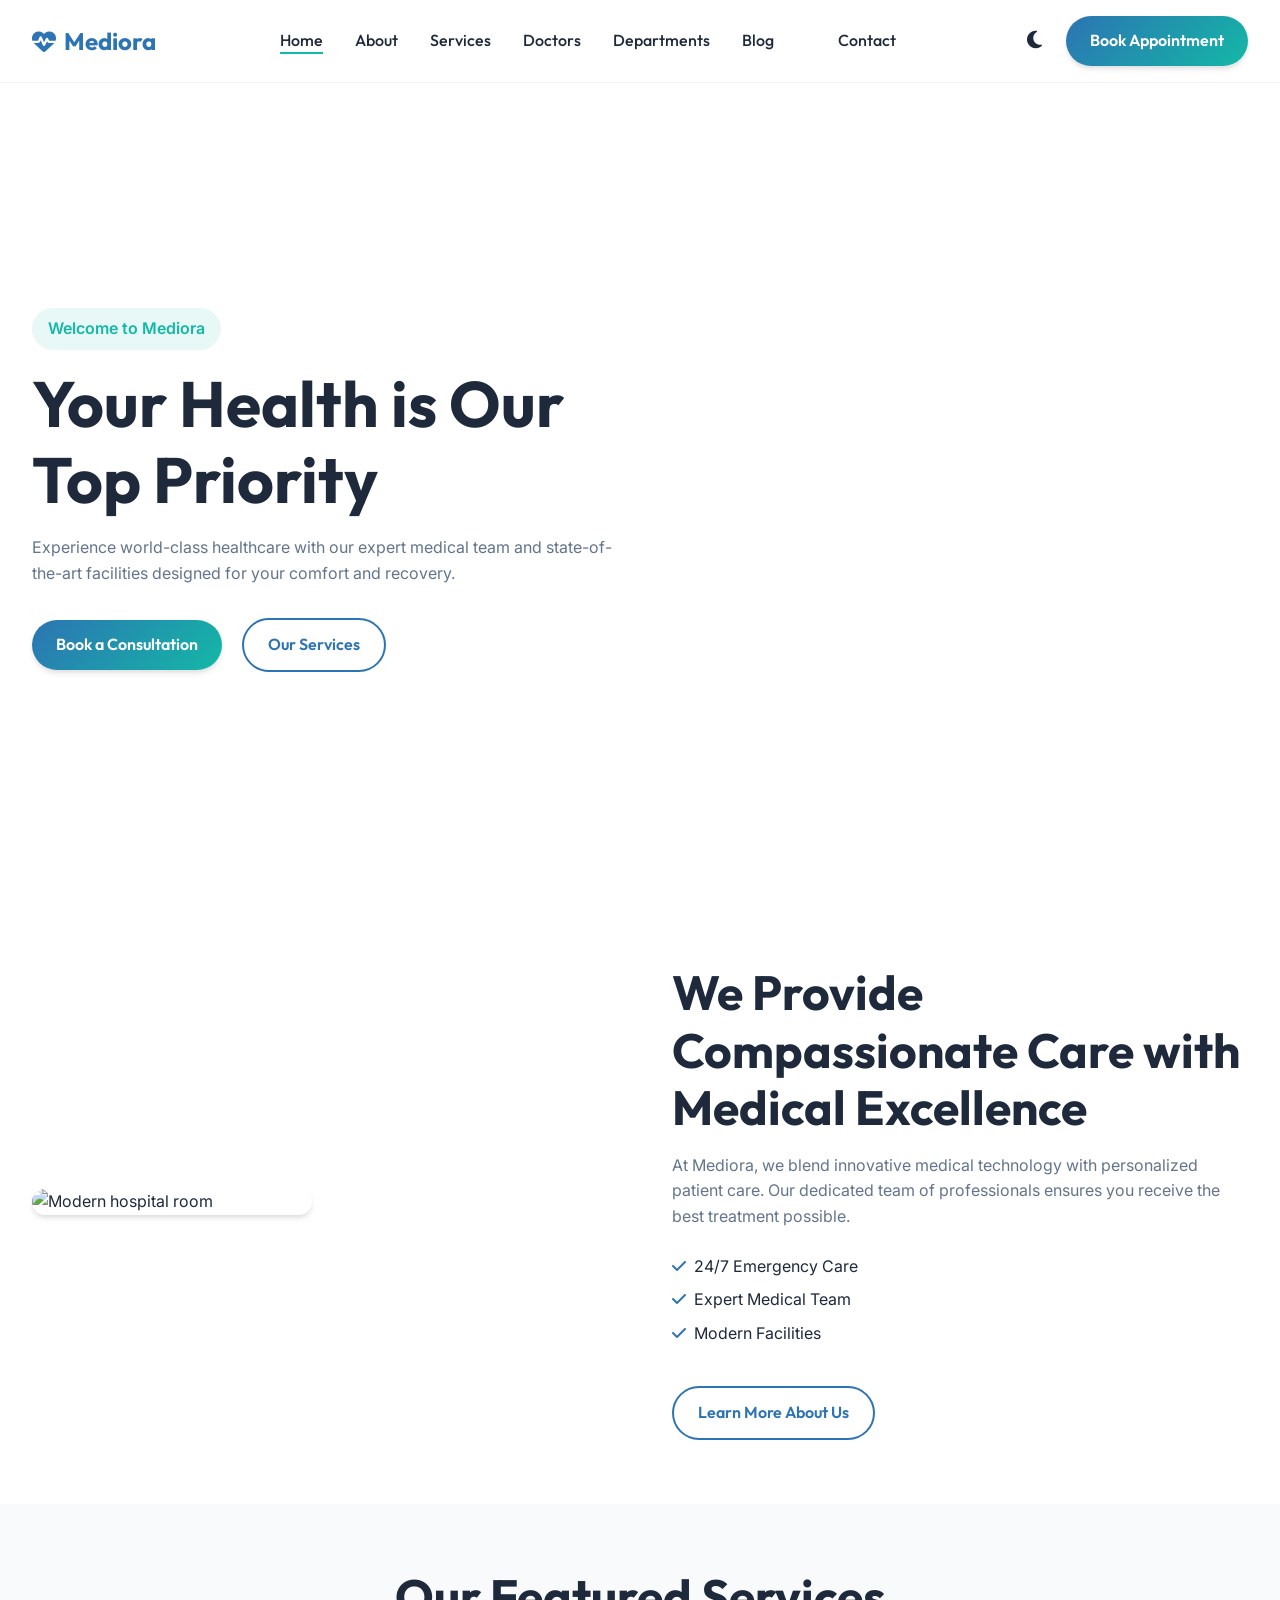
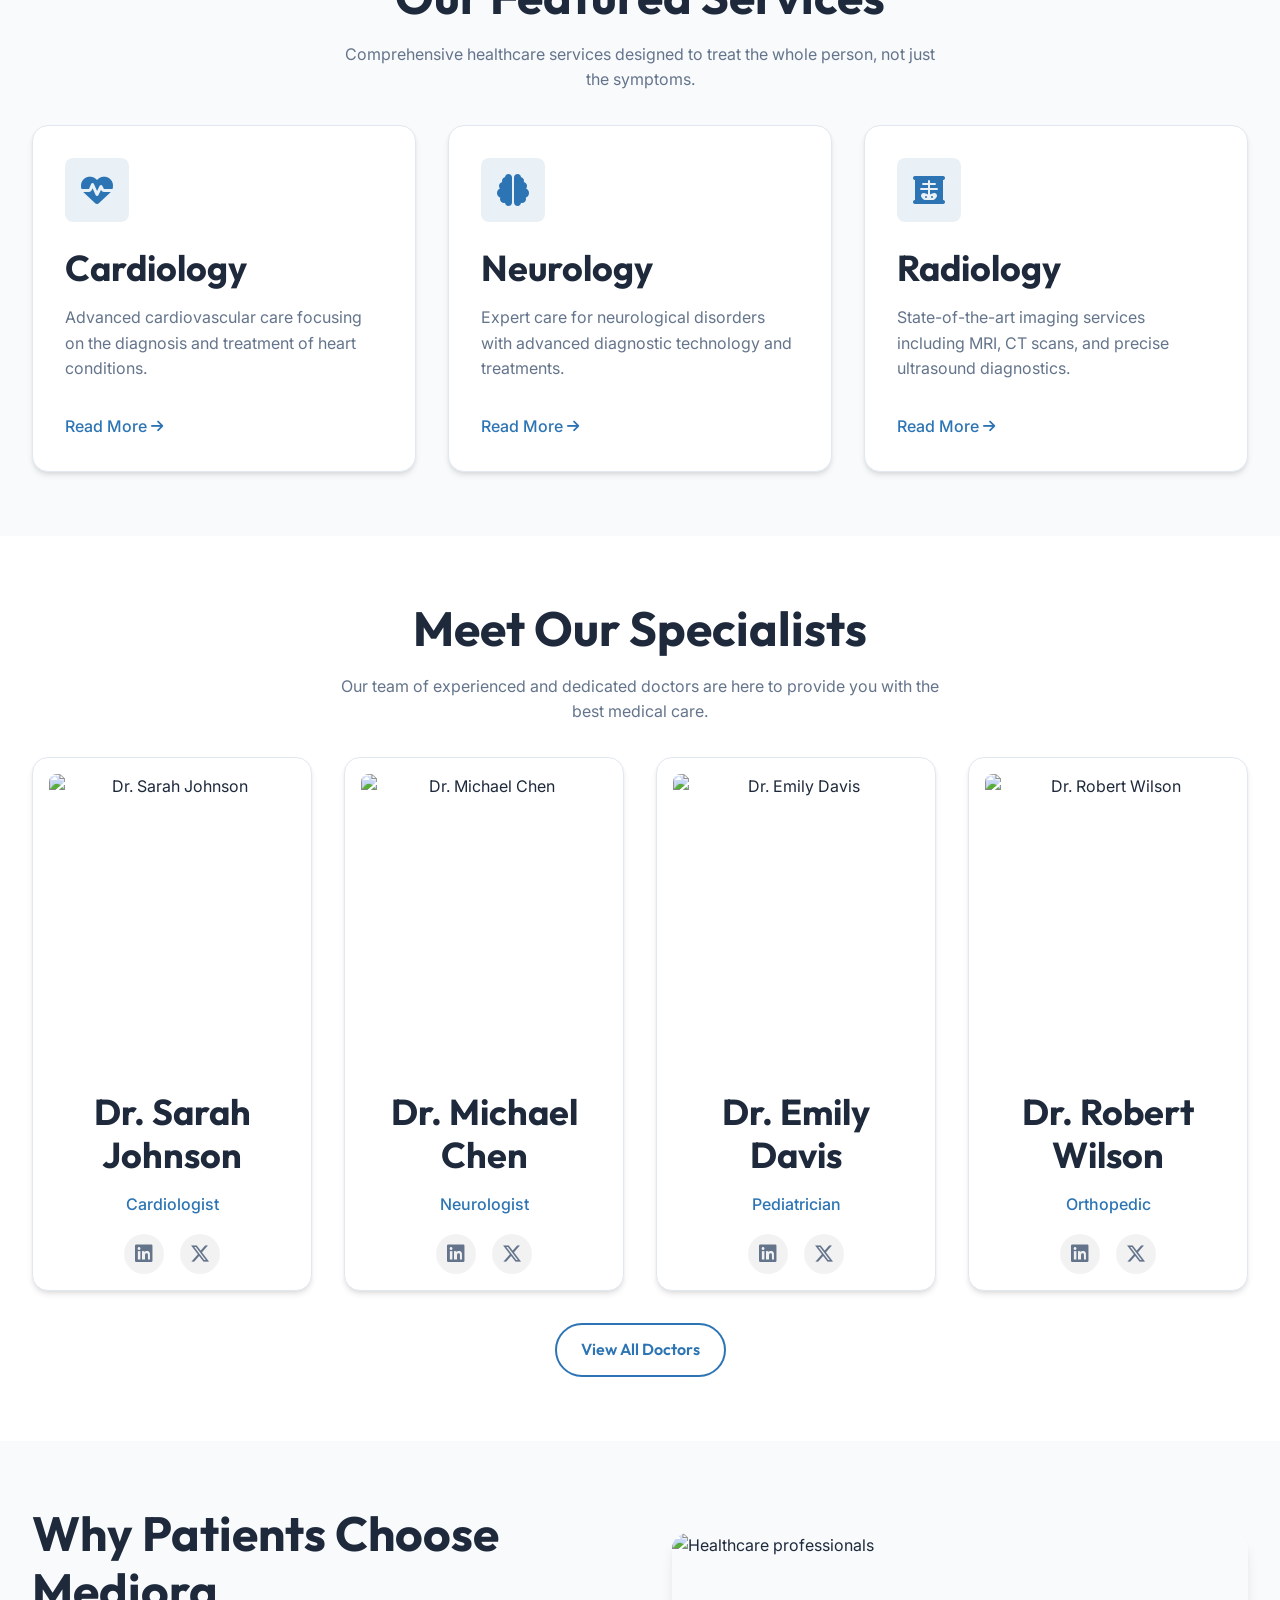
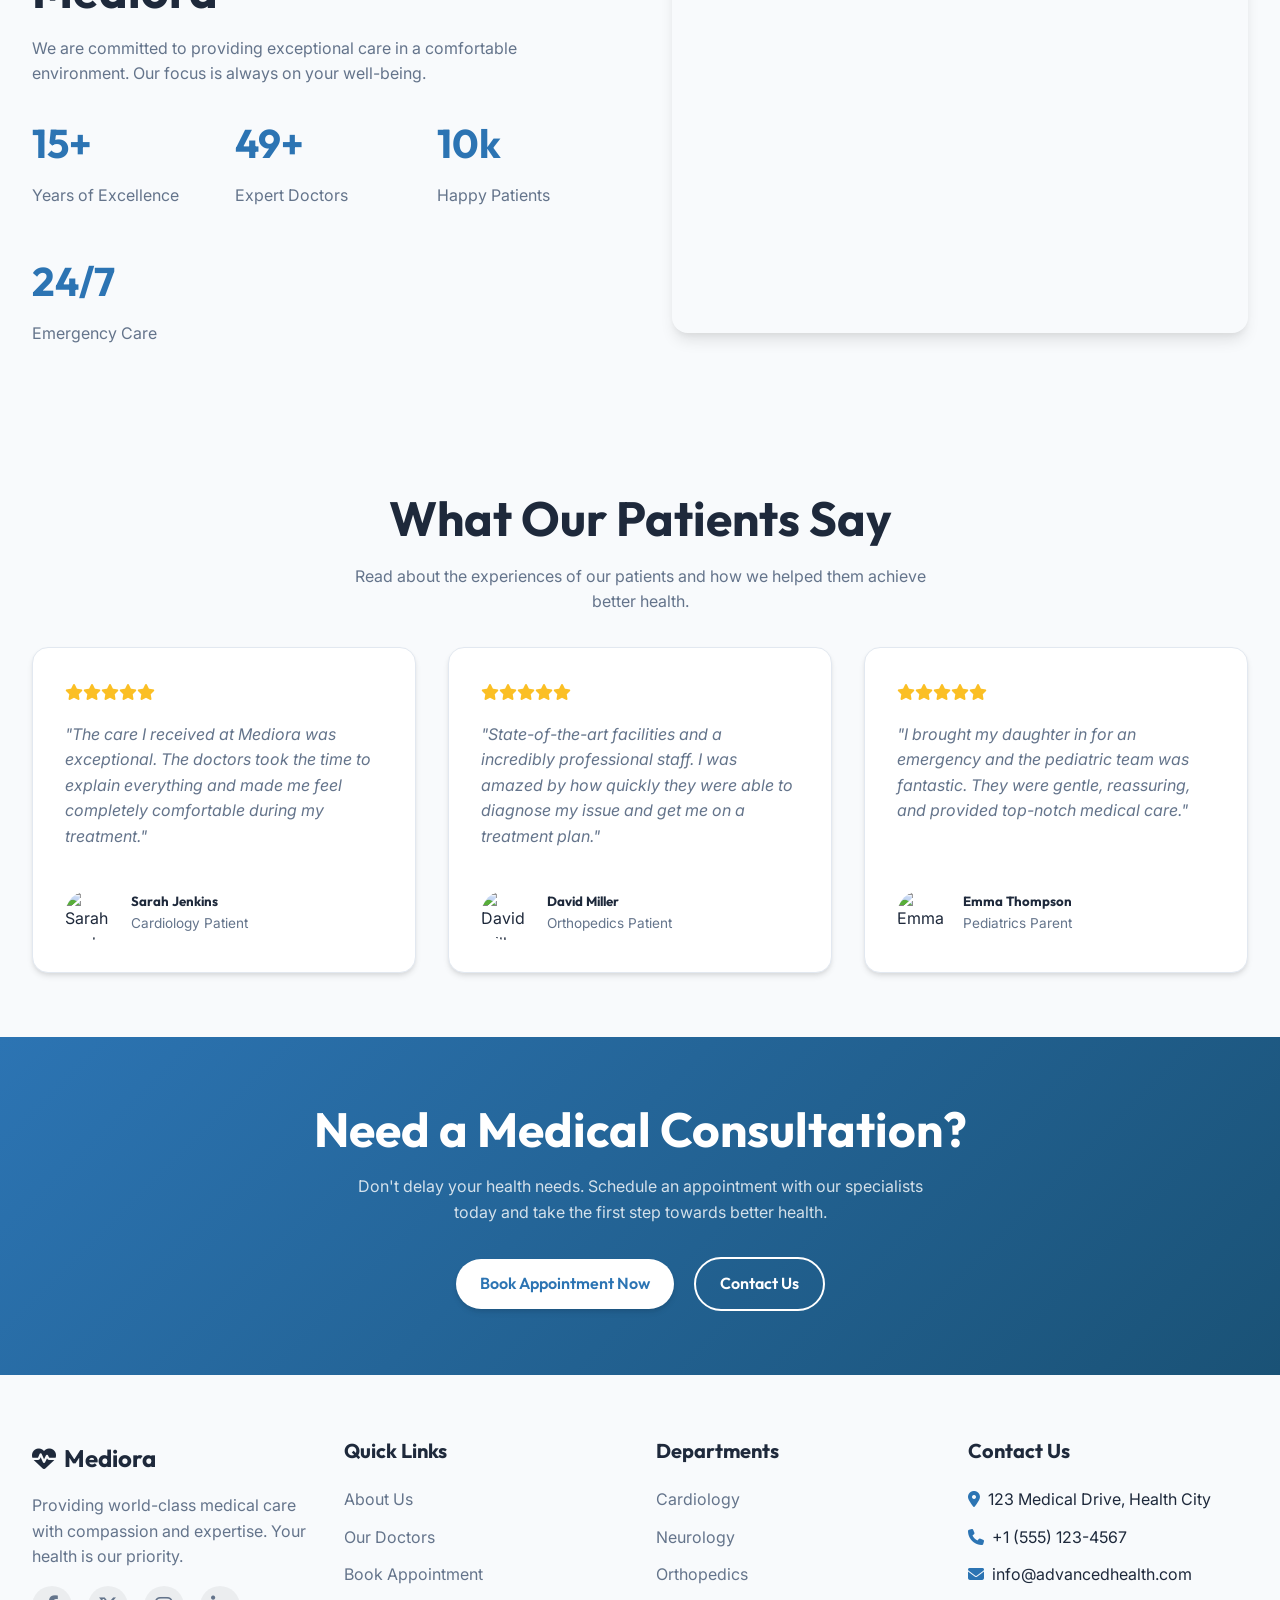
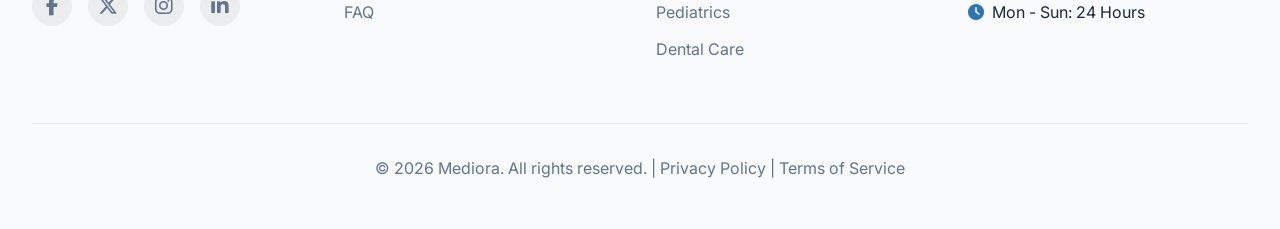
==== index.html @ 9e9129f0 "first commit" ====
<!DOCTYPE html>
<html lang="en">

<head>
    <meta charset="UTF-8">
    <meta name="viewport" content="width=device-width, initial-scale=1.0">
    <title>Mediora | Your Health, Our Priority</title>
    <link rel="icon" href="favicon.svg" type="image/svg+xml">
    <meta name="description"
        content="Mediora provides premium medical care, specialized doctors, and modern healthcare facilities. Book your appointment today.">

    <!-- SEO & Open Graph -->
    <meta property="og:title" content="Mediora">
    <meta property="og:description" content="Premium medical care and specialized doctors.">
    <meta property="og:type" content="website">
    <meta property="og:url" content="https://mediora.com/">
    <meta name="twitter:card" content="summary_large_image">
    <link rel="canonical" href="https://mediora.com/">

    <!-- JSON-LD -->
    <script type="application/ld+json">
    {
      "@context": "https://schema.org",
      "@type": "MedicalClinic",
      "name": "Mediora",
      "url": "https://mediora.com",
      "description": "Premium medical care and specialized doctors."
    }
    </script>

    <!-- Fonts -->
    <link rel="preconnect" href="https://fonts.googleapis.com">
    <link rel="preconnect" href="https://fonts.gstatic.com" crossorigin>
    <link
        href="https://fonts.googleapis.com/css2?family=Inter:wght@400;500;600&family=Outfit:wght@400;500;600;700&display=swap"
        rel="stylesheet">

    <!-- FontAwesome for Icons -->
    <link rel="stylesheet" href="https://cdnjs.cloudflare.com/ajax/libs/font-awesome/6.6.0/css/all.min.css">

    <!-- CSS -->
    <link rel="stylesheet" href="css/variables.css">
    <link rel="stylesheet" href="css/global.css">
    <link rel="stylesheet" href="css/components.css">
    <link rel="stylesheet" href="css/layouts.css">
    <link rel="stylesheet" href="css/animations.css">
</head>

<body>

    <!-- Header -->
    <header class="header">
        <div class="container header-container">
            <a href="index.html" class="logo">
                <i class="fa-solid fa-heart-pulse"></i>
                Mediora
            </a>

            <nav class="nav-menu">
                <li><a href="index.html" class="nav-link active">Home</a></li>
                <li><a href="about.html" class="nav-link">About</a></li>
                <li><a href="services.html" class="nav-link">Services</a></li>
                <li><a href="doctors.html" class="nav-link">Doctors</a></li>
                <li><a href="departments.html" class="nav-link">Departments</a></li>
                <li><a href="blog.html" class="nav-link">Blog</a></li>
                <li><a href="faq.html" class="nav-link" style="display:none;">FAQ</a></li>
                <li><a href="contact.html" class="nav-link">Contact</a></li>
            </nav>

            <div class="header-actions">
                <button class="theme-toggle" aria-label="Toggle Theme"><i class="fa-solid fa-moon"></i></button>
                <a href="appointment.html" class="btn btn-primary">Book Appointment</a>
                <button class="mobile-toggle" aria-label="Toggle Menu"><i class="fa-solid fa-bars"></i></button>
            </div>
        </div>
    </header>

    <main>
        <!-- 1. Hero Section -->
        <section class="hero"
            style="background-image: url('https://images.unsplash.com/photo-1603398938378-e54eab446dde?w=1920&q=80');">
            <div class="hero-overlay"></div>
            <div class="container">
                <div class="hero-content reveal">
                    <span class="hero-badge">Welcome to Mediora</span>
                    <h1>Your Health is Our Top Priority</h1>
                    <p>Experience world-class healthcare with our expert medical team and state-of-the-art facilities
                        designed for your comfort and recovery.</p>
                    <div class="mt-2">
                        <a href="appointment.html" class="btn btn-primary">Book a Consultation</a>
                        <a href="services.html" class="btn btn-outline" style="margin-left: 1rem;">Our Services</a>
                    </div>
                </div>
            </div>
        </section>

        <!-- 2. Clinic Introduction -->
        <section class="section">
            <div class="container split-layout">
                <div class="split-image reveal-left">
                    <div class="image-grid">

                        <img src="https://images.unsplash.com/photo-1622253692010-333f2da6031d?w=400&q=80"
                            alt="Modern hospital room">

                    </div>
                </div>
                <div class="split-content reveal-right">
                    <h2>We Provide Compassionate Care with Medical Excellence</h2>
                    <p>At Mediora, we blend innovative medical technology with personalized patient care. Our dedicated
                        team of professionals ensures you receive the best treatment possible.</p>
                    <ul style="list-style: none; margin-top: 1.5rem;">
                        <li style="margin-bottom: 0.5rem;"><i class="fa-solid fa-check text-primary"
                                style="margin-right: 0.5rem; color: var(--primary);"></i> 24/7 Emergency Care</li>
                        <li style="margin-bottom: 0.5rem;"><i class="fa-solid fa-check text-primary"
                                style="margin-right: 0.5rem; color: var(--primary);"></i> Expert Medical Team</li>
                        <li style="margin-bottom: 0.5rem;"><i class="fa-solid fa-check text-primary"
                                style="margin-right: 0.5rem; color: var(--primary);"></i> Modern Facilities</li>
                    </ul>
                    <a href="about.html" class="btn btn-outline mt-2">Learn More About Us</a>
                </div>
            </div>
        </section>

        <!-- 3. Featured Services -->
        <section class="section" style="background: var(--bg-secondary);">
            <div class="container">
                <div class="text-center reveal">
                    <h2>Our Featured Services</h2>
                    <p style="max-width: 600px; margin: 0 auto;">Comprehensive healthcare services designed to treat the
                        whole person, not just the symptoms.</p>
                </div>
                <div class="grid grid-3 mt-2">
                    <div class="card reveal reveal-delay-1">
                        <div class="service-icon"><i class="fa-solid fa-heart-pulse"></i></div>
                        <h3>Cardiology</h3>
                        <p>Advanced cardiovascular care focusing on the diagnosis and treatment of heart conditions.</p>
                        <a href="departments.html"
                            style="font-weight: 500; display: inline-block; margin-top: 1rem;">Read More <i
                                class="fa-solid fa-arrow-right fa-sm"></i></a>
                    </div>
                    <div class="card reveal reveal-delay-2">
                        <div class="service-icon"><i class="fa-solid fa-brain"></i></div>
                        <h3>Neurology</h3>
                        <p>Expert care for neurological disorders with advanced diagnostic technology and treatments.
                        </p>
                        <a href="departments.html"
                            style="font-weight: 500; display: inline-block; margin-top: 1rem;">Read More <i
                                class="fa-solid fa-arrow-right fa-sm"></i></a>
                    </div>
                    <div class="card reveal reveal-delay-3">
                        <div class="service-icon"><i class="fa-solid fa-x-ray"></i></div>
                        <h3>Radiology</h3>
                        <p>State-of-the-art imaging services including MRI, CT scans, and precise ultrasound
                            diagnostics.</p>
                        <a href="departments.html"
                            style="font-weight: 500; display: inline-block; margin-top: 1rem;">Read More <i
                                class="fa-solid fa-arrow-right fa-sm"></i></a>
                    </div>
                </div>
            </div>
        </section>

        <!-- 4. Meet Our Doctors -->
        <section class="section">
            <div class="container">
                <div class="text-center reveal">
                    <h2>Meet Our Specialists</h2>
                    <p style="max-width: 600px; margin: 0 auto;">Our team of experienced and dedicated doctors are here
                        to provide you with the best medical care.</p>
                </div>
                <div class="grid grid-4 mt-2">
                    <div class="card reveal reveal-delay-1 text-center" style="padding: 1rem;">
                        <img src="https://images.unsplash.com/photo-1559839734-2b71ea197ec2?w=400&q=80"
                            alt="Dr. Sarah Johnson" class="doctor-image">
                        <h3>Dr. Sarah Johnson</h3>
                        <p class="mb-1" style="color: var(--primary); font-weight: 500;">Cardiologist</p>
                        <div class="social-links" style="justify-content: center;">
                            <a href="#"><i class="fa-brands fa-linkedin"></i></a>
                            <a href="#"><i class="fa-brands fa-x-twitter"></i></a>
                        </div>
                    </div>
                    <div class="card reveal reveal-delay-2 text-center" style="padding: 1rem;">
                        <img src="https://images.unsplash.com/photo-1612349317150-e413f6a5b16d?w=400&q=80"
                            alt="Dr. Michael Chen" class="doctor-image">
                        <h3>Dr. Michael Chen</h3>
                        <p class="mb-1" style="color: var(--primary); font-weight: 500;">Neurologist</p>
                        <div class="social-links" style="justify-content: center;">
                            <a href="#"><i class="fa-brands fa-linkedin"></i></a>
                            <a href="#"><i class="fa-brands fa-x-twitter"></i></a>
                        </div>
                    </div>
                    <div class="card reveal reveal-delay-3 text-center" style="padding: 1rem;">
                        <img src="https://images.unsplash.com/photo-1594824436951-7f12bc58a086?w=400&q=80"
                            alt="Dr. Emily Davis" class="doctor-image">
                        <h3>Dr. Emily Davis</h3>
                        <p class="mb-1" style="color: var(--primary); font-weight: 500;">Pediatrician</p>
                        <div class="social-links" style="justify-content: center;">
                            <a href="#"><i class="fa-brands fa-linkedin"></i></a>
                            <a href="#"><i class="fa-brands fa-x-twitter"></i></a>
                        </div>
                    </div>
                    <div class="card reveal reveal-delay-1 text-center" style="padding: 1rem;">
                        <img src="https://images.unsplash.com/photo-1537368910025-700350fe46c7?w=400&q=80"
                            alt="Dr. Robert Wilson" class="doctor-image">
                        <h3>Dr. Robert Wilson</h3>
                        <p class="mb-1" style="color: var(--primary); font-weight: 500;">Orthopedic</p>
                        <div class="social-links" style="justify-content: center;">
                            <a href="#"><i class="fa-brands fa-linkedin"></i></a>
                            <a href="#"><i class="fa-brands fa-x-twitter"></i></a>
                        </div>
                    </div>
                </div>
                <div class="text-center mt-2">
                    <a href="doctors.html" class="btn btn-outline">View All Doctors</a>
                </div>
            </div>
        </section>

        <!-- 5. Why Choose Us -->
        <section class="section" style="background: var(--bg-secondary);">
            <div class="container split-layout">
                <div class="split-content reveal-left">
                    <h2>Why Patients Choose Mediora</h2>
                    <p>We are committed to providing exceptional care in a comfortable environment. Our focus is always
                        on your well-being.</p>
                    <div class="grid mt-2" style="grid-template-columns: repeat(auto-fit, minmax(150px, 1fr));">
                        <div>
                            <h3 style="font-size: 2.5rem; color: var(--primary);"><span class="counter"
                                    data-target="15">0</span>+</h3>
                            <p>Years of Excellence</p>
                        </div>
                        <div>
                            <h3 style="font-size: 2.5rem; color: var(--primary);"><span class="counter"
                                    data-target="50">0</span>+</h3>
                            <p>Expert Doctors</p>
                        </div>
                        <div>
                            <h3 style="font-size: 2.5rem; color: var(--primary);"><span class="counter" data-target="10"
                                    data-suffix="k">0</span>k</h3>
                            <p>Happy Patients</p>
                        </div>
                        <div>
                            <h3 style="font-size: 2.5rem; color: var(--primary);"><span class="counter"
                                    data-target="24">0</span>/7</h3>
                            <p>Emergency Care</p>
                        </div>
                    </div>
                </div>
                <div class="split-image reveal-right">
                    <img src="https://images.pexels.com/photos/36595248/pexels-photo-36595248.jpeg"
                        alt="Healthcare professionals"
                        style="border-radius: var(--radius-lg); box-shadow: var(--shadow-lg);">
                </div>
            </div>
        </section>

        <!-- 5.5. Patient Success Stories -->
        <section class="section" style="background: var(--bg-secondary);">
            <div class="container">
                <div class="text-center reveal">
                    <h2>What Our Patients Say</h2>
                    <p style="max-width: 600px; margin: 0 auto;">Read about the experiences of our patients and how we
                        helped them achieve better health.</p>
                </div>
                <div class="grid grid-3 mt-2">
                    <div class="card reveal reveal-delay-1" style="display: flex; flex-direction: column;">
                        <div style="color: #fbbf24; margin-bottom: 1rem;">
                            <i class="fa-solid fa-star"></i><i class="fa-solid fa-star"></i><i
                                class="fa-solid fa-star"></i><i class="fa-solid fa-star"></i><i
                                class="fa-solid fa-star"></i>
                        </div>
                        <p style="flex-grow: 1; font-style: italic;">"The care I received at Mediora was exceptional.
                            The doctors took the time to explain everything and made me feel completely comfortable
                            during my treatment."</p>
                        <div style="display: flex; align-items: center; gap: 1rem; margin-top: 1.5rem;">
                            <img src="https://images.unsplash.com/photo-1517487881594-2787fef5ebf7?w=100&q=80"
                                alt="Sarah Jenkins"
                                style="width: 50px; height: 50px; border-radius: 50%; object-fit: cover;">
                            <div>
                                <h5 style="margin: 0;">Sarah Jenkins</h5>
                                <span style="font-size: 0.85rem; color: var(--text-muted);">Cardiology Patient</span>
                            </div>
                        </div>
                    </div>
                    <div class="card reveal reveal-delay-2" style="display: flex; flex-direction: column;">
                        <div style="color: #fbbf24; margin-bottom: 1rem;">
                            <i class="fa-solid fa-star"></i><i class="fa-solid fa-star"></i><i
                                class="fa-solid fa-star"></i><i class="fa-solid fa-star"></i><i
                                class="fa-solid fa-star"></i>
                        </div>
                        <p style="flex-grow: 1; font-style: italic;">"State-of-the-art facilities and a incredibly
                            professional staff. I was amazed by how quickly they were able to diagnose my issue and get
                            me on a treatment plan."</p>
                        <div style="display: flex; align-items: center; gap: 1rem; margin-top: 1.5rem;">
                            <img src="https://images.unsplash.com/photo-1533090161767-e6ffed986c88?w=100&q=80"
                                alt="David Miller"
                                style="width: 50px; height: 50px; border-radius: 50%; object-fit: cover;">
                            <div>
                                <h5 style="margin: 0;">David Miller</h5>
                                <span style="font-size: 0.85rem; color: var(--text-muted);">Orthopedics Patient</span>
                            </div>
                        </div>
                    </div>
                    <div class="card reveal reveal-delay-3" style="display: flex; flex-direction: column;">
                        <div style="color: #fbbf24; margin-bottom: 1rem;">
                            <i class="fa-solid fa-star"></i><i class="fa-solid fa-star"></i><i
                                class="fa-solid fa-star"></i><i class="fa-solid fa-star"></i><i
                                class="fa-solid fa-star"></i>
                        </div>
                        <p style="flex-grow: 1; font-style: italic;">"I brought my daughter in for an emergency and the
                            pediatric team was fantastic. They were gentle, reassuring, and provided top-notch medical
                            care."</p>
                        <div style="display: flex; align-items: center; gap: 1rem; margin-top: 1.5rem;">
                            <img src="https://images.unsplash.com/photo-1565516086-5381f964a38f?w=100&q=80"
                                alt="Emma Thompson"
                                style="width: 50px; height: 50px; border-radius: 50%; object-fit: cover;">
                            <div>
                                <h5 style="margin: 0;">Emma Thompson</h5>
                                <span style="font-size: 0.85rem; color: var(--text-muted);">Pediatrics Parent</span>
                            </div>
                        </div>
                    </div>
                </div>
            </div>
        </section>

        <!-- 6. Appointment CTA -->
        <section class="section"
            style="background: linear-gradient(135deg, var(--primary), var(--primary-dark)); color: #fff; text-align: center;">
            <div class="container reveal">
                <h2 style="color: #fff;">Need a Medical Consultation?</h2>
                <p style="color: rgba(255,255,255,0.8); max-width: 600px; margin: 0 auto 2rem;">Don't delay your health
                    needs. Schedule an appointment with our specialists today and take the first step towards better
                    health.</p>
                <a href="appointment.html" class="btn btn-primary" style="background: #fff; color: var(--primary);">Book
                    Appointment Now</a>
                <a href="contact.html" class="btn btn-outline"
                    style="border-color: #fff; color: #fff; margin-left: 1rem;">Contact Us</a>
            </div>
        </section>
    </main>

    <!-- Footer -->
    <footer class="footer">
        <div class="container">
            <div class="footer-grid">
                <div>
                    <a href="index.html" class="logo" style="margin-bottom: 1rem;">
                        <i class="fa-solid fa-heart-pulse"></i>
                        Mediora
                    </a>
                    <p>Providing world-class medical care with compassion and expertise. Your health is our priority.
                    </p>
                    <div class="social-links" style="margin-top: 1rem;">
                        <a href="#"><i class="fa-brands fa-facebook-f"></i></a>
                        <a href="#"><i class="fa-brands fa-x-twitter"></i></a>
                        <a href="#"><i class="fa-brands fa-instagram"></i></a>
                        <a href="#"><i class="fa-brands fa-linkedin-in"></i></a>
                    </div>
                </div>
                <div>
                    <h4 class="footer-title">Quick Links</h4>
                    <ul class="footer-links">
                        <li><a href="about.html">About Us</a></li>
                        <li><a href="doctors.html">Our Doctors</a></li>
                        <li><a href="appointment.html">Book Appointment</a></li>
                        <li><a href="faq.html">FAQ</a></li>
                    </ul>
                </div>
                <div>
                    <h4 class="footer-title">Departments</h4>
                    <ul class="footer-links">
                        <li><a href="departments.html">Cardiology</a></li>
                        <li><a href="departments.html">Neurology</a></li>
                        <li><a href="departments.html">Orthopedics</a></li>
                        <li><a href="departments.html">Pediatrics</a></li>
                        <li><a href="departments.html">Dental Care</a></li>
                    </ul>
                </div>
                <div>
                    <h4 class="footer-title">Contact Us</h4>
                    <ul class="footer-links">
                        <li><i class="fa-solid fa-location-dot"
                                style="margin-right: 0.5rem; color: var(--primary);"></i> 123 Medical Drive, Health City
                        </li>
                        <li><i class="fa-solid fa-phone" style="margin-right: 0.5rem; color: var(--primary);"></i> +1
                            (555) 123-4567</li>
                        <li><i class="fa-solid fa-envelope" style="margin-right: 0.5rem; color: var(--primary);"></i>
                            info@advancedhealth.com</li>
                        <li><i class="fa-solid fa-clock" style="margin-right: 0.5rem; color: var(--primary);"></i> Mon -
                            Sun: 24 Hours</li>
                    </ul>
                </div>
            </div>
            <div class="footer-bottom">
                <p>&copy; 2026 Mediora. All rights reserved. | <a href="#">Privacy Policy</a> | <a href="#">Terms of
                        Service</a></p>
            </div>
        </div>
    </footer>

    <!-- Back to top -->
    <button id="backToTop" class="btn btn-primary"
        style="position: fixed; bottom: 20px; right: 20px; width: 50px; height: 50px; border-radius: 50%; display: none; align-items: center; justify-content: center; z-index: 1000; padding: 0;"
        aria-label="Back to top">
        <i class="fa-solid fa-arrow-up"></i>
    </button>

    <script src="js/main.js"></script>
    <script src="js/animations.js"></script>
</body>

</html>
---- css/variables.css ----
:root {
  /* Colors */
  --primary: #2C74B3;
  --primary-light: #4A90E2;
  --primary-dark: #1A5276;
  --secondary: #14b8a6;
  --secondary-light: #2dd4bf;
  --accent: #10b981;
  --accent-light: #34d399;
  
  /* Neutral / Text */
  --bg-color: #ffffff;
  --bg-secondary: #f8fafc;
  --text-main: #1e293b;
  --text-muted: #64748b;
  --text-light: #f8fafc;
  --border-color: #e2e8f0;
  
  /* UI Elements */
  --card-bg: #ffffff;
  --header-bg: rgba(255, 255, 255, 0.9);
  --footer-bg: var(--bg-secondary);
  
  /* Typography */
  --font-heading: 'Outfit', sans-serif;
  --font-body: 'Inter', sans-serif;
  
  /* Spacing */
  --space-xs: 0.5rem;
  --space-sm: 1rem;
  --space-md: 2rem;
  --space-lg: 4rem;
  --space-xl: 8rem;
  
  /* Shadows & Radius */
  --shadow-sm: 0 1px 3px rgba(0,0,0,0.1);
  --shadow-md: 0 4px 6px -1px rgba(0,0,0,0.1), 0 2px 4px -1px rgba(0,0,0,0.06);
  --shadow-lg: 0 10px 15px -3px rgba(0,0,0,0.1), 0 4px 6px -2px rgba(0,0,0,0.05);
  --radius-sm: 0.375rem;
  --radius-md: 0.5rem;
  --radius-lg: 1rem;
  --radius-xl: 1.5rem;
  --radius-full: 9999px;
  
  /* Transitions */
  --transition-fast: 0.2s ease;
  --transition-normal: 0.3s ease;
  --transition-slow: 0.5s ease;
}

[data-theme="dark"] {
  --bg-color: #0f172a;
  --bg-secondary: #1e293b;
  --text-main: #f8fafc;
  --text-muted: #94a3b8;
  --border-color: #334155;
  --card-bg: #1e293b;
  --header-bg: rgba(15, 23, 42, 0.9);
  --shadow-md: 0 4px 6px -1px rgba(0,0,0,0.5);
  --shadow-lg: 0 10px 15px -3px rgba(0,0,0,0.5);
}
---- css/global.css ----
/* Reset */
*, *::before, *::after {
  box-sizing: border-box;
  margin: 0;
  padding: 0;
}

html {
  font-size: 16px;
  scroll-behavior: smooth;
}

body {
  font-family: var(--font-body);
  color: var(--text-main);
  background-color: var(--bg-color);
  line-height: 1.6;
  -webkit-font-smoothing: antialiased;
  overflow-x: hidden;
  transition: background-color var(--transition-normal), color var(--transition-normal);
}

/* Typography */
h1, h2, h3, h4, h5, h6 {
  font-family: var(--font-heading);
  font-weight: 700;
  line-height: 1.2;
  color: var(--text-main);
  margin-bottom: var(--space-sm);
}

h1 { font-size: clamp(2.5rem, 5vw, 4rem); }
h2 { font-size: clamp(2rem, 4vw, 3rem); }
h3 { font-size: clamp(1.5rem, 3vw, 2.25rem); }
h4 { font-size: clamp(1.25rem, 2vw, 1.5rem); }

p {
  margin-bottom: var(--space-sm);
  color: var(--text-muted);
}

a {
  color: var(--primary);
  text-decoration: none;
  transition: color var(--transition-fast);
}

a:hover {
  color: var(--secondary);
}

img {
  max-width: 100%;
  height: auto;
  display: block;
}

/* Utilities */
.container {
  width: 100%;
  max-width: 1280px;
  margin: 0 auto;
  padding: 0 var(--space-md);
}

.section {
  padding: var(--space-lg) 0;
}

.text-center { text-align: center; }
.mt-1 { margin-top: var(--space-sm); }
.mt-2 { margin-top: var(--space-md); }
.mb-1 { margin-bottom: var(--space-sm); }
.mb-2 { margin-bottom: var(--space-md); }

/* =========================================
   Alignment Fixes (Global Layout Adjustments)
========================================= */

/* A & D: Content Alignment Fix (Icons, Headings, Descriptions) */
div[style*="display: flex; gap: 1rem; align-items: flex-start;"] > div:first-child:not(.service-icon) {
  flex-shrink: 0;
  width: 2.5rem;
  text-align: center;
  display: flex;
  justify-content: center;
}
div[style*="display: flex; gap: 1rem; align-items: flex-start;"] > div:last-child {
  flex: 1;
}

/* C: Mobile & Tablet View - List Alignment Fix (Checklists) */
ul[style*="list-style: none"] li,
.footer-links li {
  display: flex;
  align-items: flex-start;
  gap: 0.5rem;
  margin-bottom: 0.5rem;
}
ul[style*="list-style: none"] li > i,
.footer-links li > i {
  flex-shrink: 0;
  margin-right: 0 !important;
  margin-top: 0.25rem; /* align icon with first line of wrapped text */
}

/* E: Center-Align Numbered Headings & Descriptions */
.grid-4 .text-center {
  display: flex;
  flex-direction: column;
  align-items: center;
  justify-content: flex-start;
  height: 100%;
}
.grid-4 .text-center > div[style*="border-radius: 50%"] {
  margin-bottom: 1.5rem !important;
}
.grid-4 .text-center > h4 {
  margin-bottom: 0.5rem;
}
.grid-4 .text-center > p {
  margin-bottom: 0;
  margin-top: auto;
}

/* F: RTL mode checklist layout */
html[dir="rtl"] ul[style*="list-style: none"] li,
html[dir="rtl"] .footer-links li {
  text-align: left;
  flex-direction: row-reverse;
}
html[dir="rtl"] ul[style*="list-style: none"] li > i,
html[dir="rtl"] .footer-links li > i {
  margin-left: 0.5rem !important;
  margin-right: 0 !important;
}


.service-icon i {
    margin: 0 !important;
    padding: 0 !important;
    transform: none !important;
    line-height: 1 !important;
    display: flex !important;
    align-items: center !important;
    justify-content: center !important;
}

/* Featured Post Layout */
.featured-post-card {
    display: flex;
    flex-direction: column;
}
@media (min-width: 768px) {
    .featured-post-card {
        flex-direction: row;
    }
}
---- css/components.css ----
/* Buttons */
.btn {
  display: inline-flex;
  align-items: center;
  justify-content: center;
  padding: 0.75rem 1.5rem;
  border-radius: var(--radius-full);
  font-weight: 600;
  font-family: var(--font-heading);
  cursor: pointer;
  transition: all var(--transition-fast);
  border: none;
  text-decoration: none;
  gap: 0.5rem;
}

.btn-primary {
  background: linear-gradient(135deg, var(--primary), var(--secondary));
  color: #fff;
  box-shadow: var(--shadow-md);
}
.btn-primary:hover {
  transform: translateY(-2px);
  box-shadow: var(--shadow-lg);
  color: #fff;
}

.btn-outline {
  background: transparent;
  border: 2px solid var(--primary);
  color: var(--primary);
}
.btn-outline:hover {
  background: var(--primary);
  color: #fff;
}

/* Header */
.header {
  position: fixed;
  top: 0;
  left: 0;
  width: 100%;
  background: var(--header-bg);
  backdrop-filter: blur(10px);
  z-index: 1000;
  transition: all var(--transition-normal);
  padding: var(--space-sm) 0;
  border-bottom: 1px solid rgba(0,0,0,0.05);
}
.header.scrolled {
  box-shadow: var(--shadow-sm);
  padding: 0.5rem 0;
}
.header-container {
  display: flex;
  align-items: center;
  justify-content: space-between;
}
.logo {
  font-family: var(--font-heading);
  font-size: 1.5rem;
  font-weight: 700;
  color: var(--primary);
  display: flex;
  align-items: center;
  gap: 0.5rem;
}
.nav-menu {
  display: flex;
  list-style: none;
  gap: 2rem;
}
.nav-link {
  color: var(--text-main);
  font-weight: 500;
  position: relative;
  font-family: var(--font-heading);
}
.nav-link::after {
  content: '';
  position: absolute;
  bottom: -4px;
  left: 0;
  width: 0;
  height: 2px;
  background: var(--secondary);
  transition: width var(--transition-fast);
}
.nav-link:hover::after, .nav-link.active::after {
  width: 100%;
}
.dropdown {
  position: relative;
}
.dropdown-menu {
  position: absolute;
  top: 100%;
  left: 0;
  background: var(--card-bg);
  box-shadow: var(--shadow-md);
  border-radius: var(--radius-md);
  min-width: 200px;
  opacity: 0;
  visibility: hidden;
  transform: translateY(10px);
  transition: all var(--transition-fast);
  list-style: none;
  padding: 0.5rem 0;
}
.dropdown:hover .dropdown-menu {
  opacity: 1;
  visibility: visible;
  transform: translateY(0);
}
.dropdown-item {
  display: block;
  padding: 0.5rem 1.5rem;
  color: var(--text-main);
}
.dropdown-item:hover {
  background: var(--bg-secondary);
  color: var(--primary);
}

.header-actions {
  display: flex;
  align-items: center;
  gap: 1rem;
}
.theme-toggle, .lang-toggle, .mobile-toggle {
  background: none;
  border: none;
  color: var(--text-main);
  font-size: 1.25rem;
  cursor: pointer;
  padding: 0.5rem;
}
.mobile-toggle {
  display: none;
}

/* Cards */
.card {
  background: var(--card-bg);
  border-radius: var(--radius-lg);
  box-shadow: var(--shadow-md);
  padding: var(--space-md);
  transition: transform var(--transition-normal), box-shadow var(--transition-normal);
  border: 1px solid var(--border-color);
}
.card:hover {
  transform: translateY(-5px);
  box-shadow: var(--shadow-lg);
}

/* Footer */
.footer {
  background: var(--footer-bg);
  color: var(--text-main);
  padding: var(--space-lg) 0 2rem;
}
.footer p {
  color: var(--text-muted);
}
.footer a {
  color: var(--text-muted);
}
.footer .logo {
  color: var(--text-main);
  font-size: 1.5rem;
  font-weight: 700;
  display: flex;
  align-items: center;
  gap: 0.5rem;
}
.footer a:hover {
  color: var(--secondary);
}
.footer-grid {
  display: grid;
  grid-template-columns: repeat(auto-fit, minmax(250px, 1fr));
  gap: 2rem;
  margin-bottom: 3rem;
}
.footer-title {
  color: var(--text-main);
  font-size: 1.25rem;
  margin-bottom: 1.5rem;
}
.footer-links {
  list-style: none;
}
.footer-links li {
  margin-bottom: 0.75rem;
}
.footer-bottom {
  text-align: center;
  padding-top: 2rem;
  border-top: 1px solid var(--border-color);
  color: var(--text-muted);
}

/* Form */
.form-group {
  margin-bottom: 1.5rem;
}
.form-label {
  display: block;
  margin-bottom: 0.5rem;
  font-weight: 500;
}
.form-control {
  width: 100%;
  padding: 0.75rem 1rem;
  border: 1px solid var(--border-color);
  border-radius: var(--radius-md);
  background: var(--bg-color);
  color: var(--text-main);
  font-family: var(--font-body);
  transition: border-color var(--transition-fast);
}
.form-control:focus {
  outline: none;
  border-color: var(--primary);
  box-shadow: 0 0 0 3px rgba(44, 116, 179, 0.1);
}

/* Responsive Components */
@media (max-width: 1024px) {
  .nav-menu {
    position: fixed;
    top: 70px;
    left: -100%;
    width: 100%;
    height: calc(100vh - 70px);
    background: var(--bg-color);
    flex-direction: column;
    padding: 2rem;
    transition: left var(--transition-normal);
    box-shadow: var(--shadow-lg);
  }
  .nav-menu.active {
    left: 0;
  }
  .mobile-toggle {
    display: block;
  }
  .header-actions .btn {
    display: none;
  }
  .dropdown-menu {
    position: static;
    opacity: 1;
    visibility: visible;
    transform: none;
    box-shadow: none;
    background: transparent;
    padding-left: 1rem;
    display: none;
  }
  .dropdown:hover .dropdown-menu {
    display: block;
  }
}
---- css/layouts.css ----
/* Grids */
.grid {
  display: grid;
  gap: var(--space-md);
}
.grid-2 { grid-template-columns: repeat(auto-fit, minmax(300px, 1fr)); }
.grid-3 { grid-template-columns: repeat(auto-fit, minmax(350px, 1fr)); }
.grid-4 { grid-template-columns: repeat(auto-fit, minmax(250px, 1fr)); }

/* Hero Section */
.hero {
  min-height: 100vh;
  display: flex;
  align-items: center;
  position: relative;
  padding-top: 80px;
  background-size: cover;
  background-position: center;
  background-attachment: fixed;
}
.hero-overlay {
  position: absolute;
  top: 0;
  left: 0;
  width: 100%;
  height: 100%;
  background: linear-gradient(90deg, rgba(255,255,255,0.95) 0%, rgba(255,255,255,0.7) 100%);
}
[data-theme="dark"] .hero-overlay {
  background: linear-gradient(90deg, rgba(15,23,42,0.95) 0%, rgba(15,23,42,0.7) 100%);
}
.hero-content {
  position: relative;
  z-index: 10;
  max-width: 600px;
}
.hero-badge {
  display: inline-block;
  padding: 0.5rem 1rem;
  background: rgba(20, 184, 166, 0.1);
  color: var(--secondary);
  border-radius: var(--radius-full);
  font-weight: 600;
  margin-bottom: 1rem;
}

/* Feature/About Sections */
.split-layout {
  display: flex;
  align-items: center;
  gap: 4rem;
}
.split-content, .split-image {
  flex: 1;
}
.split-image > img {
  width: 100%;
  height: 400px;
  object-fit: cover;
}
.image-grid {
  display: grid;
  grid-template-columns: 1fr 1fr;
  gap: 1rem;
}
.image-grid img {
  border-radius: var(--radius-lg);
  box-shadow: var(--shadow-md);
  width: 100%;
  height: 100%;
  object-fit: cover;
}
.image-grid img:first-child {
  grid-row: span 2;
}

@media (max-width: 768px) {
  .split-layout {
    flex-direction: column;
  }
}

/* Service Cards */
.service-icon {
  width: 64px;
  height: 64px;
  background: rgba(44, 116, 179, 0.1);
  color: var(--primary);
  border-radius: var(--radius-md);
  display: flex;
  align-items: center;
  justify-content: center;
  font-size: 2rem;
  margin-bottom: 1.5rem;
  transition: all var(--transition-normal);
}
.card:hover .service-icon {
  background: var(--primary);
  color: #fff;
}

/* Doctor Card Specifics */
.doctor-image {
  width: 100%;
  height: 300px;
  object-fit: cover;
  border-radius: var(--radius-md);
  margin-bottom: 1rem;
}
.social-links {
  display: flex;
  gap: 1rem;
  margin-top: 1rem;
}
.social-links a {
  color: var(--text-muted);
  font-size: 1.25rem;
  display: inline-flex;
  align-items: center;
  justify-content: center;
  width: 2.5rem;
  height: 2.5rem;
  border-radius: 50%;
  background: rgba(0, 0, 0, 0.05);
  transition: all var(--transition-fast);
}
.social-links a:hover {
  color: #fff;
  background: var(--primary);
  transform: translateY(-3px);
  box-shadow: 0 4px 10px rgba(44, 116, 179, 0.3);
}

/* Auth Layout */
.auth-layout {
  min-height: 100vh;
  display: flex;
  align-items: center;
  justify-content: center;
  background: var(--bg-secondary);
  padding: var(--space-md);
}
.auth-card {
  width: 100%;
  max-width: 450px;
  padding: var(--space-lg) var(--space-md);
}

/* Page Header (Internal pages) */
.page-header {
  padding: 150px 0 80px;
  background: var(--primary-dark);
  color: #fff;
  text-align: center;
  position: relative;
}
.page-header h1 {
  color: #fff;
  margin-bottom: 1rem;
}
.breadcrumb {
  display: flex;
  justify-content: center;
  gap: 0.5rem;
  color: rgba(255,255,255,0.7);
}
.breadcrumb a {
  color: #fff;
}
---- css/animations.css ----
/* Scroll Reveal Classes */
.reveal {
  opacity: 0;
  transform: translateY(30px);
  transition: all 0.8s cubic-bezier(0.5, 0, 0, 1);
}
.reveal.active {
  opacity: 1;
  transform: translateY(0);
}
.reveal-left {
  opacity: 0;
  transform: translateX(-50px);
  transition: all 0.8s cubic-bezier(0.5, 0, 0, 1);
}
.reveal-right {
  opacity: 0;
  transform: translateX(50px);
  transition: all 0.8s cubic-bezier(0.5, 0, 0, 1);
}
.reveal-left.active, .reveal-right.active {
  opacity: 1;
  transform: translateX(0);
}
.reveal-delay-1 { transition-delay: 0.1s; }
.reveal-delay-2 { transition-delay: 0.2s; }
.reveal-delay-3 { transition-delay: 0.3s; }

/* Micro-animations */
@keyframes float {
  0% { transform: translateY(0px); }
  50% { transform: translateY(-10px); }
  100% { transform: translateY(0px); }
}
.floating {
  animation: float 4s ease-in-out infinite;
}

@keyframes pulse {
  0% { box-shadow: 0 0 0 0 rgba(44, 116, 179, 0.4); }
  70% { box-shadow: 0 0 0 10px rgba(44, 116, 179, 0); }
  100% { box-shadow: 0 0 0 0 rgba(44, 116, 179, 0); }
}
.pulsing {
  animation: pulse 2s infinite;
}
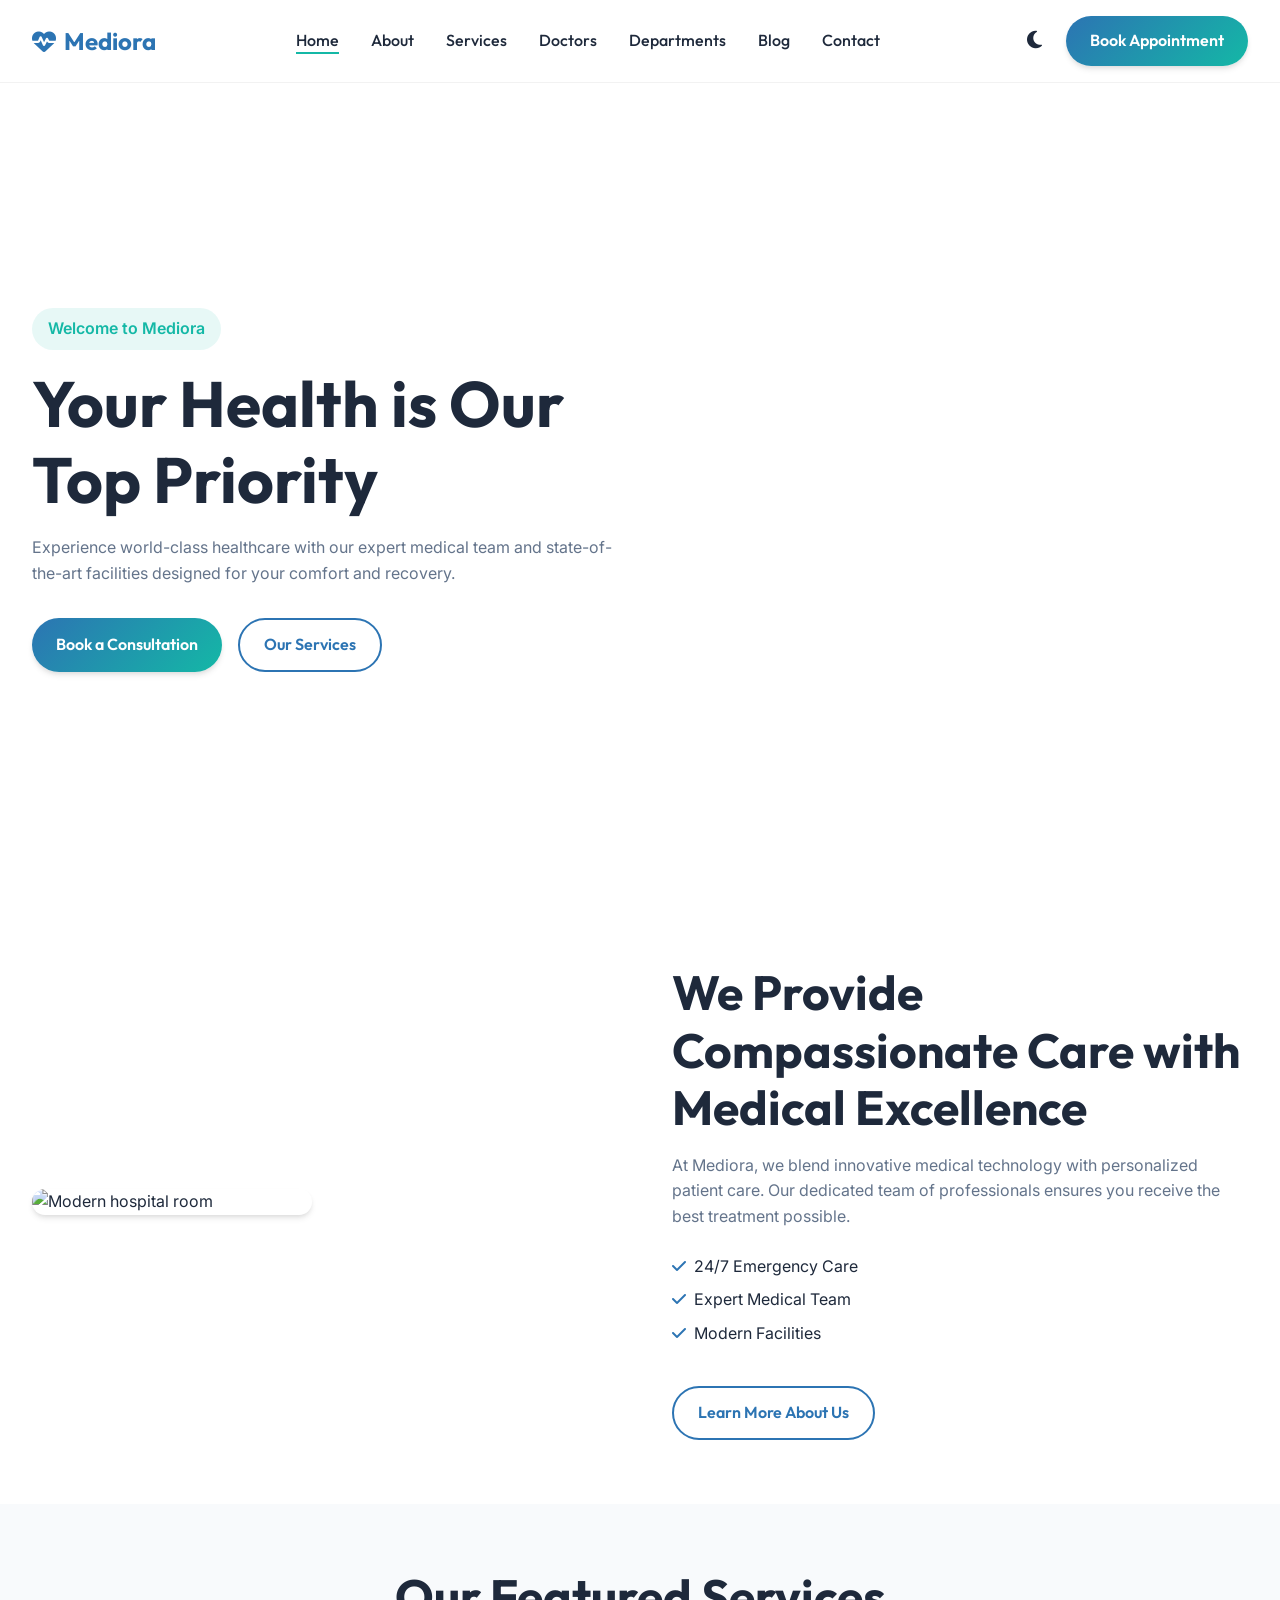
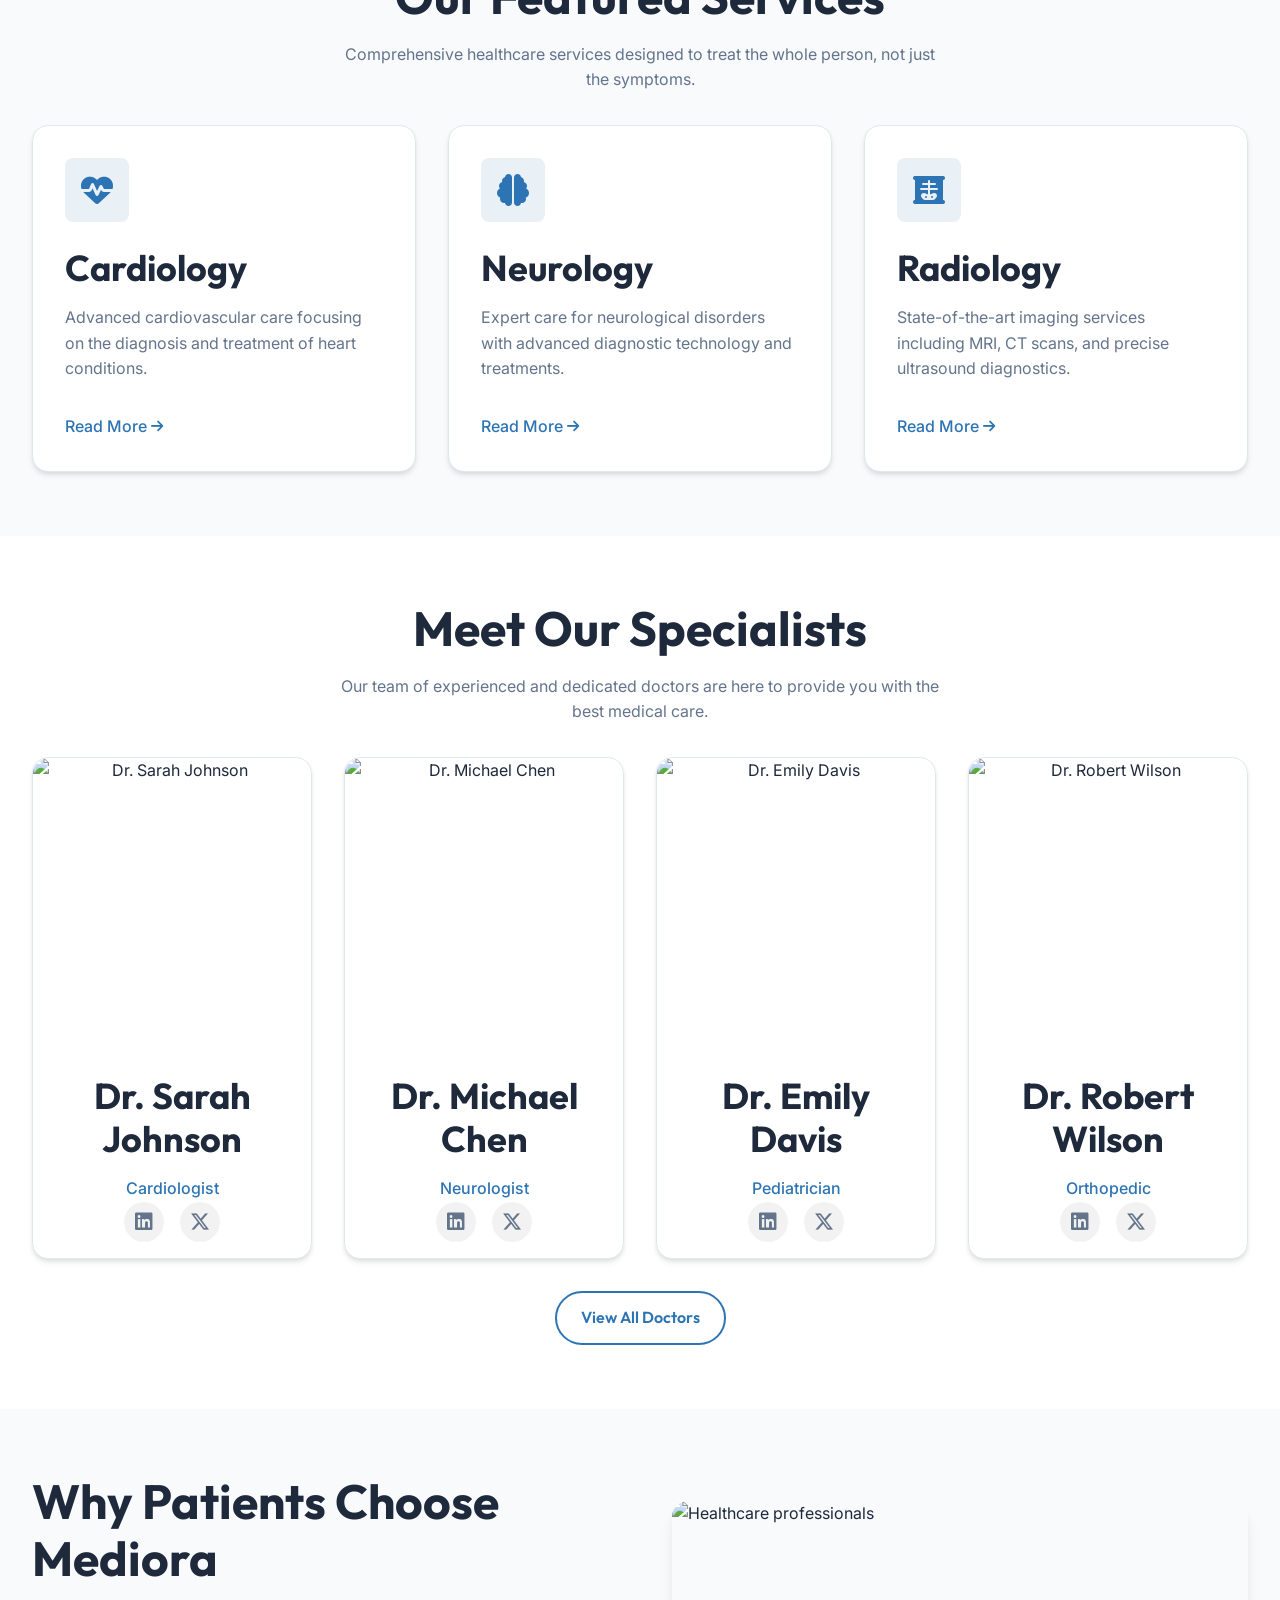
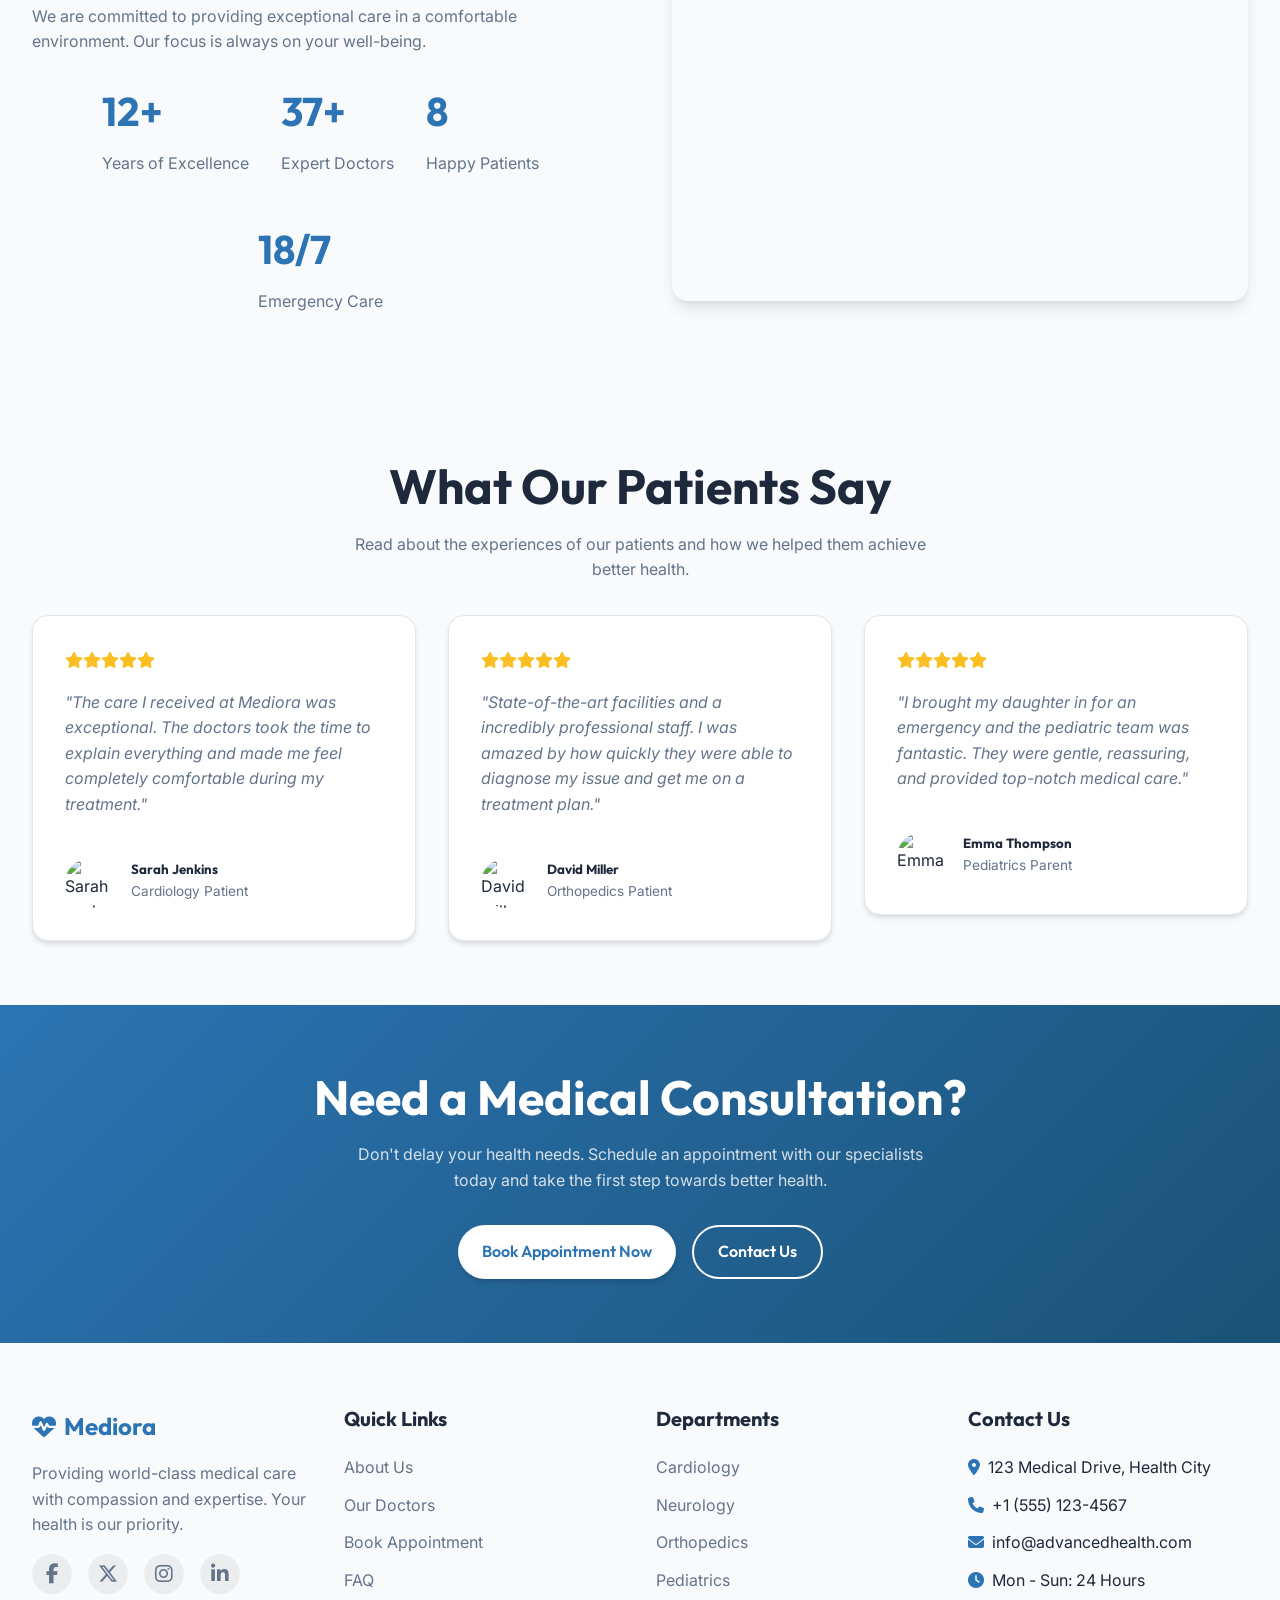
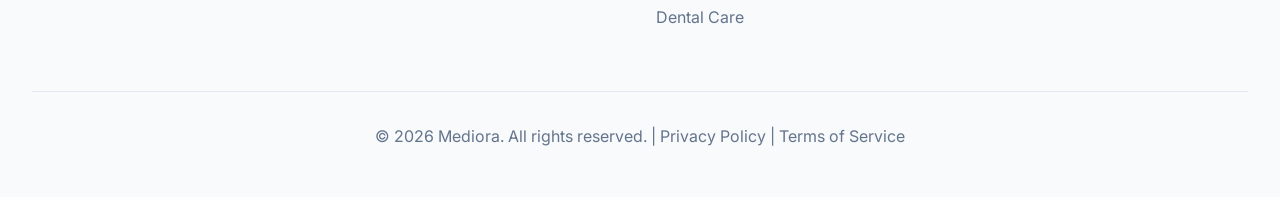
==== commit 3f28e021: "corrections" ====
--- a/index.html
+++ b/index.html
@@ -63,8 +63,8 @@
                 <li><a href="doctors.html" class="nav-link">Doctors</a></li>
                 <li><a href="departments.html" class="nav-link">Departments</a></li>
                 <li><a href="blog.html" class="nav-link">Blog</a></li>
-                <li><a href="faq.html" class="nav-link" style="display:none;">FAQ</a></li>
                 <li><a href="contact.html" class="nav-link">Contact</a></li>
+                <li class="mobile-only" style="margin-top: 1rem; width: 100%;"><a href="appointment.html" class="btn btn-primary" style="width: 100%; text-align: center;">Book Appointment</a></li>
             </nav>
 
             <div class="header-actions">
@@ -86,9 +86,9 @@
                     <h1>Your Health is Our Top Priority</h1>
                     <p>Experience world-class healthcare with our expert medical team and state-of-the-art facilities
                         designed for your comfort and recovery.</p>
-                    <div class="mt-2">
+                    <div class="mt-2" style="display: flex; gap: 1rem; flex-wrap: wrap;">
                         <a href="appointment.html" class="btn btn-primary">Book a Consultation</a>
-                        <a href="services.html" class="btn btn-outline" style="margin-left: 1rem;">Our Services</a>
+                        <a href="services.html" class="btn btn-outline">Our Services</a>
                     </div>
                 </div>
             </div>
@@ -224,7 +224,7 @@
                     <h2>Why Patients Choose Mediora</h2>
                     <p>We are committed to providing exceptional care in a comfortable environment. Our focus is always
                         on your well-being.</p>
-                    <div class="grid mt-2" style="grid-template-columns: repeat(auto-fit, minmax(150px, 1fr));">
+                    <div class="grid mt-2 text-center-mobile" style="grid-template-columns: repeat(auto-fit, minmax(150px, 1fr));">
                         <div>
                             <h3 style="font-size: 2.5rem; color: var(--primary);"><span class="counter"
                                     data-target="15">0</span>+</h3>
@@ -237,7 +237,7 @@
                         </div>
                         <div>
                             <h3 style="font-size: 2.5rem; color: var(--primary);"><span class="counter" data-target="10"
-                                    data-suffix="k">0</span>k</h3>
+                                    data-suffix="k">0</span></h3>
                             <p>Happy Patients</p>
                         </div>
                         <div>
@@ -333,10 +333,10 @@
                 <p style="color: rgba(255,255,255,0.8); max-width: 600px; margin: 0 auto 2rem;">Don't delay your health
                     needs. Schedule an appointment with our specialists today and take the first step towards better
                     health.</p>
-                <a href="appointment.html" class="btn btn-primary" style="background: #fff; color: var(--primary);">Book
-                    Appointment Now</a>
-                <a href="contact.html" class="btn btn-outline"
-                    style="border-color: #fff; color: #fff; margin-left: 1rem;">Contact Us</a>
+                <div style="display: flex; gap: 1rem; justify-content: center; flex-wrap: wrap;">
+                    <a href="appointment.html" class="btn btn-primary" style="background: #fff; color: var(--primary);">Book Appointment Now</a>
+                    <a href="contact.html" class="btn btn-outline" style="border-color: #fff; color: #fff;">Contact Us</a>
+                </div>
             </div>
         </section>
     </main>
--- a/css/variables.css
+++ b/css/variables.css
@@ -49,6 +49,7 @@
 }
 
 [data-theme="dark"] {
+  color-scheme: dark;
   --bg-color: #0f172a;
   --bg-secondary: #1e293b;
   --text-main: #f8fafc;
--- a/css/components.css
+++ b/css/components.css
@@ -148,6 +148,9 @@
   padding: var(--space-md);
   transition: transform var(--transition-normal), box-shadow var(--transition-normal);
   border: 1px solid var(--border-color);
+  display: flex;
+  flex-direction: column;
+  height: 100%;
 }
 .card:hover {
   transform: translateY(-5px);
@@ -167,13 +170,14 @@
   color: var(--text-muted);
 }
 .footer .logo {
-  color: var(--text-main);
+  color: var(--primary);
   font-size: 1.5rem;
   font-weight: 700;
   display: flex;
   align-items: center;
   gap: 0.5rem;
 }
+
 .footer a:hover {
   color: var(--secondary);
 }
@@ -249,6 +253,9 @@
   .header-actions .btn {
     display: none;
   }
+  .mobile-only {
+    display: block !important;
+  }
   .dropdown-menu {
     position: static;
     opacity: 1;
@@ -264,3 +271,7 @@
   }
 }
 
+
+.mobile-only { display: none; }
+
+@media (max-width: 1024px) { .text-center-mobile { text-align: center; } }
--- a/css/layouts.css
+++ b/css/layouts.css
@@ -1,11 +1,25 @@
 /* Grids */
 .grid {
-  display: grid;
+  display: flex;
+  flex-wrap: wrap;
+  justify-content: center;
   gap: var(--space-md);
 }
-.grid-2 { grid-template-columns: repeat(auto-fit, minmax(300px, 1fr)); }
-.grid-3 { grid-template-columns: repeat(auto-fit, minmax(350px, 1fr)); }
-.grid-4 { grid-template-columns: repeat(auto-fit, minmax(250px, 1fr)); }
+.grid-2 > * { flex: 1 1 400px; max-width: 600px; min-width: 0; }
+.grid-3 > * { flex: 1 1 300px; max-width: 450px; min-width: 0; }
+.grid-4 > * { flex: 1 1 220px; max-width: 350px; min-width: 0; }
+
+@media (max-width: 1024px) {
+  .grid-4 > * {
+    flex-basis: calc(50% - var(--space-md));
+    max-width: none;
+  }
+}
+@media (max-width: 767px) {
+  .grid-4 > * {
+    flex-basis: 100%;
+  }
+}
 
 /* Hero Section */
 .hero {
@@ -74,7 +88,7 @@
   grid-row: span 2;
 }
 
-@media (max-width: 768px) {
+@media (max-width: 767px) {
   .split-layout {
     flex-direction: column;
   }
@@ -101,16 +115,17 @@
 
 /* Doctor Card Specifics */
 .doctor-image {
-  width: 100%;
+  width: calc(100% + 2rem);
+  max-width: none;
   height: 300px;
-  object-fit: cover;
-  border-radius: var(--radius-md);
-  margin-bottom: 1rem;
+  object-fit: contain;
+  border-radius: var(--radius-lg) var(--radius-lg) 0 0;
+  margin: -1rem -1rem 1rem;
 }
 .social-links {
   display: flex;
   gap: 1rem;
-  margin-top: 1rem;
+  margin-top: auto;
 }
 .social-links a {
   color: var(--text-muted);
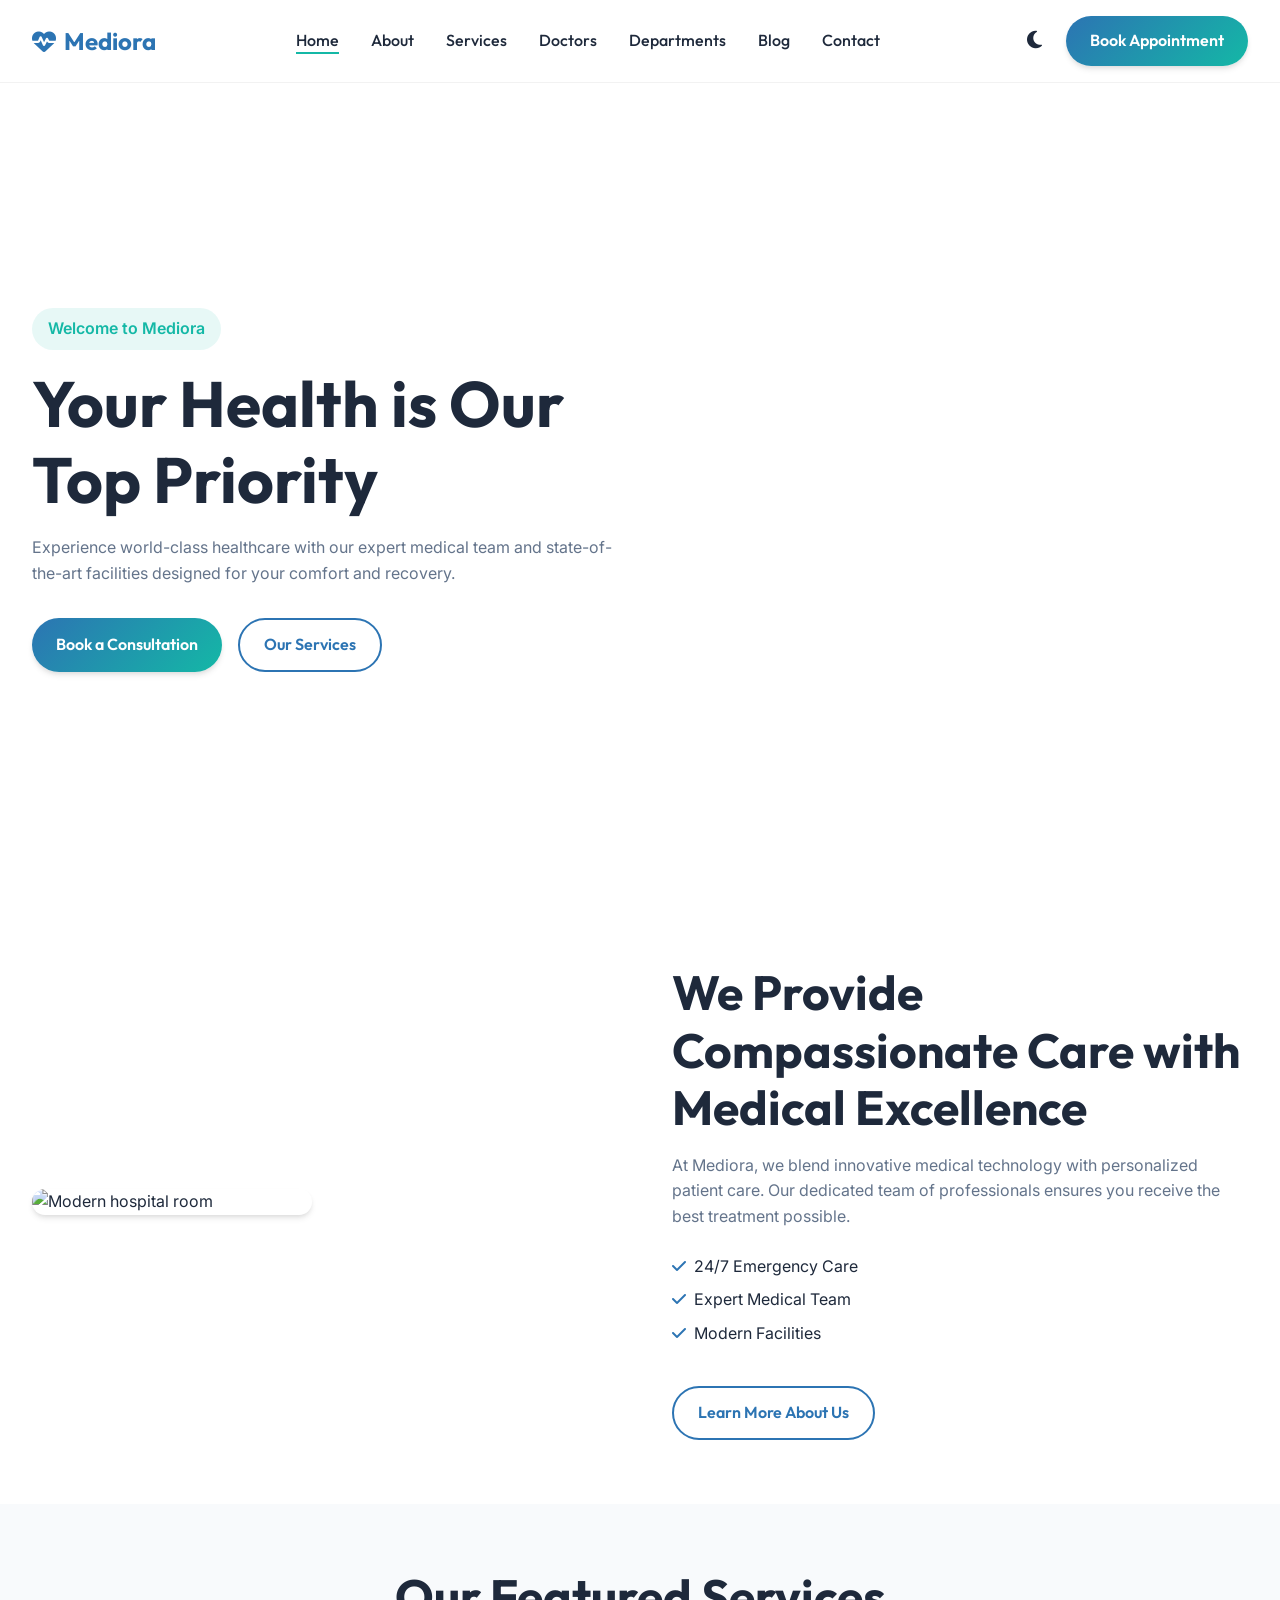
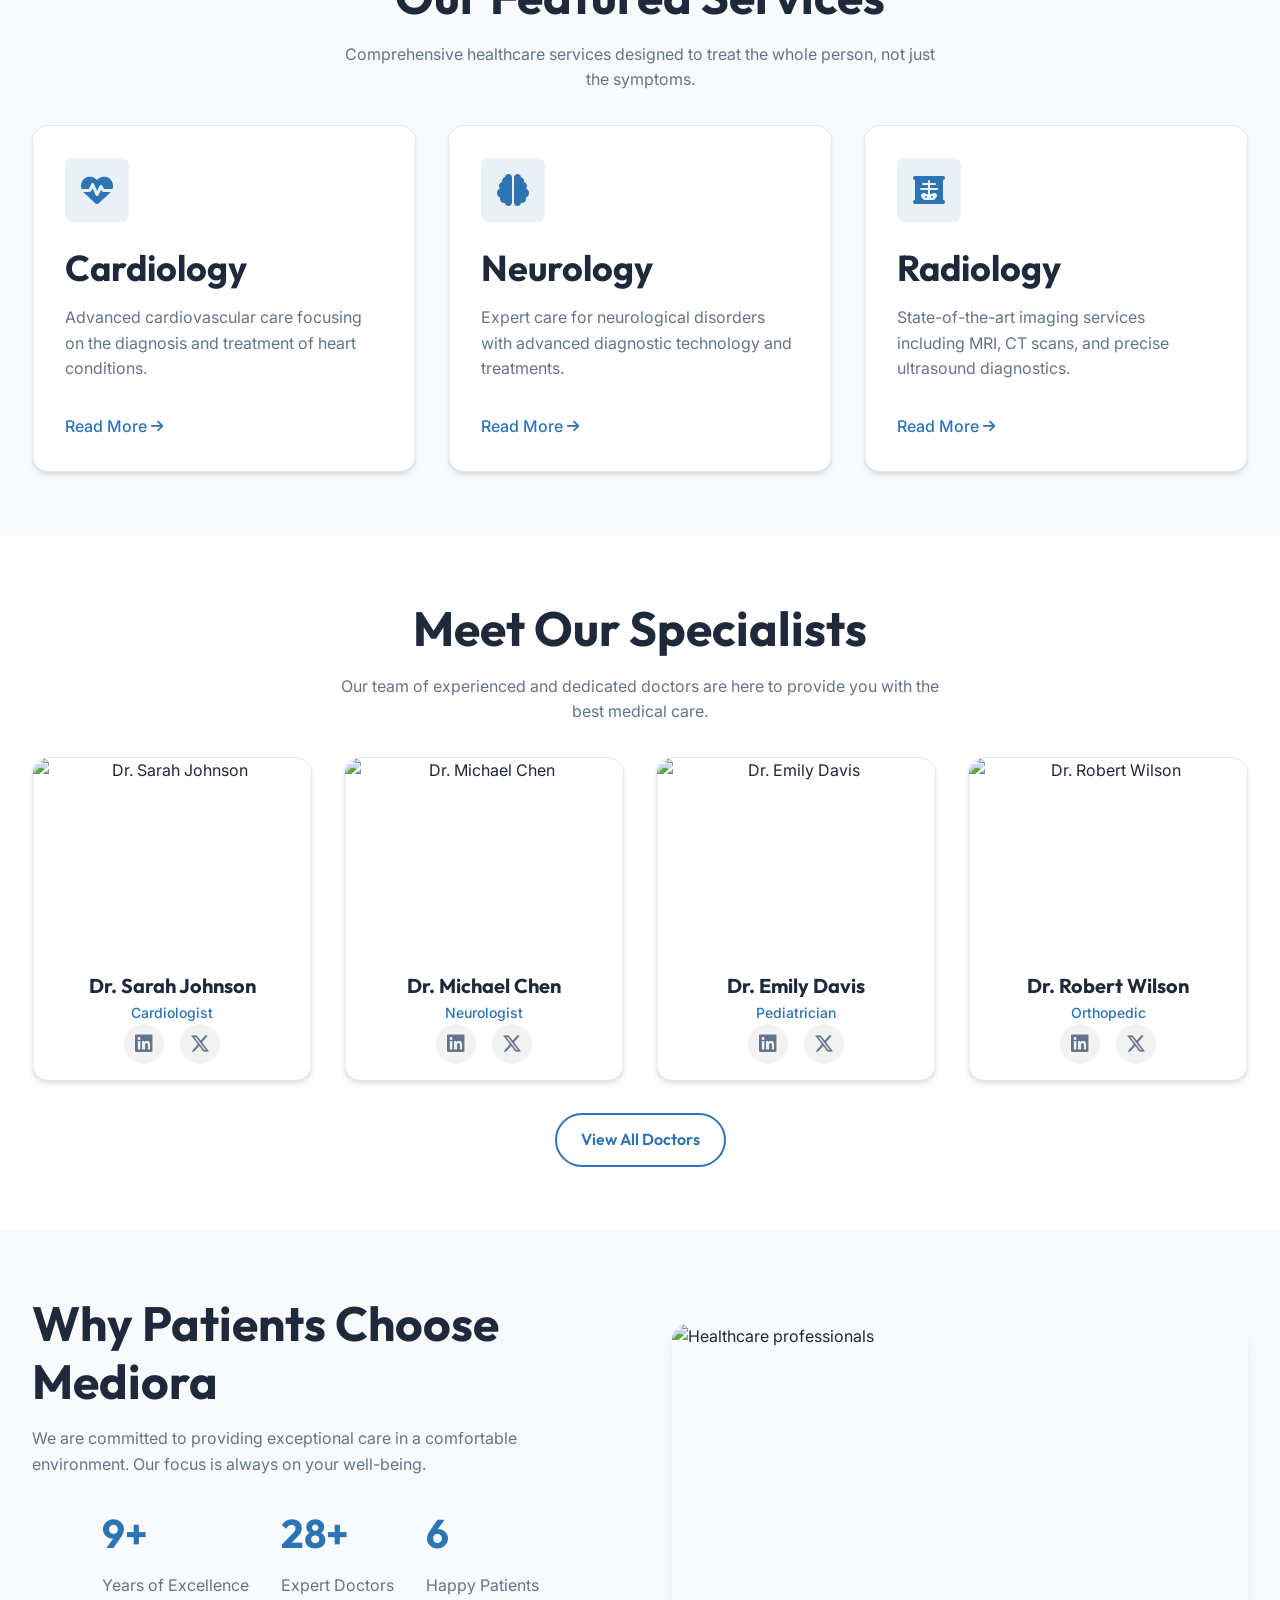
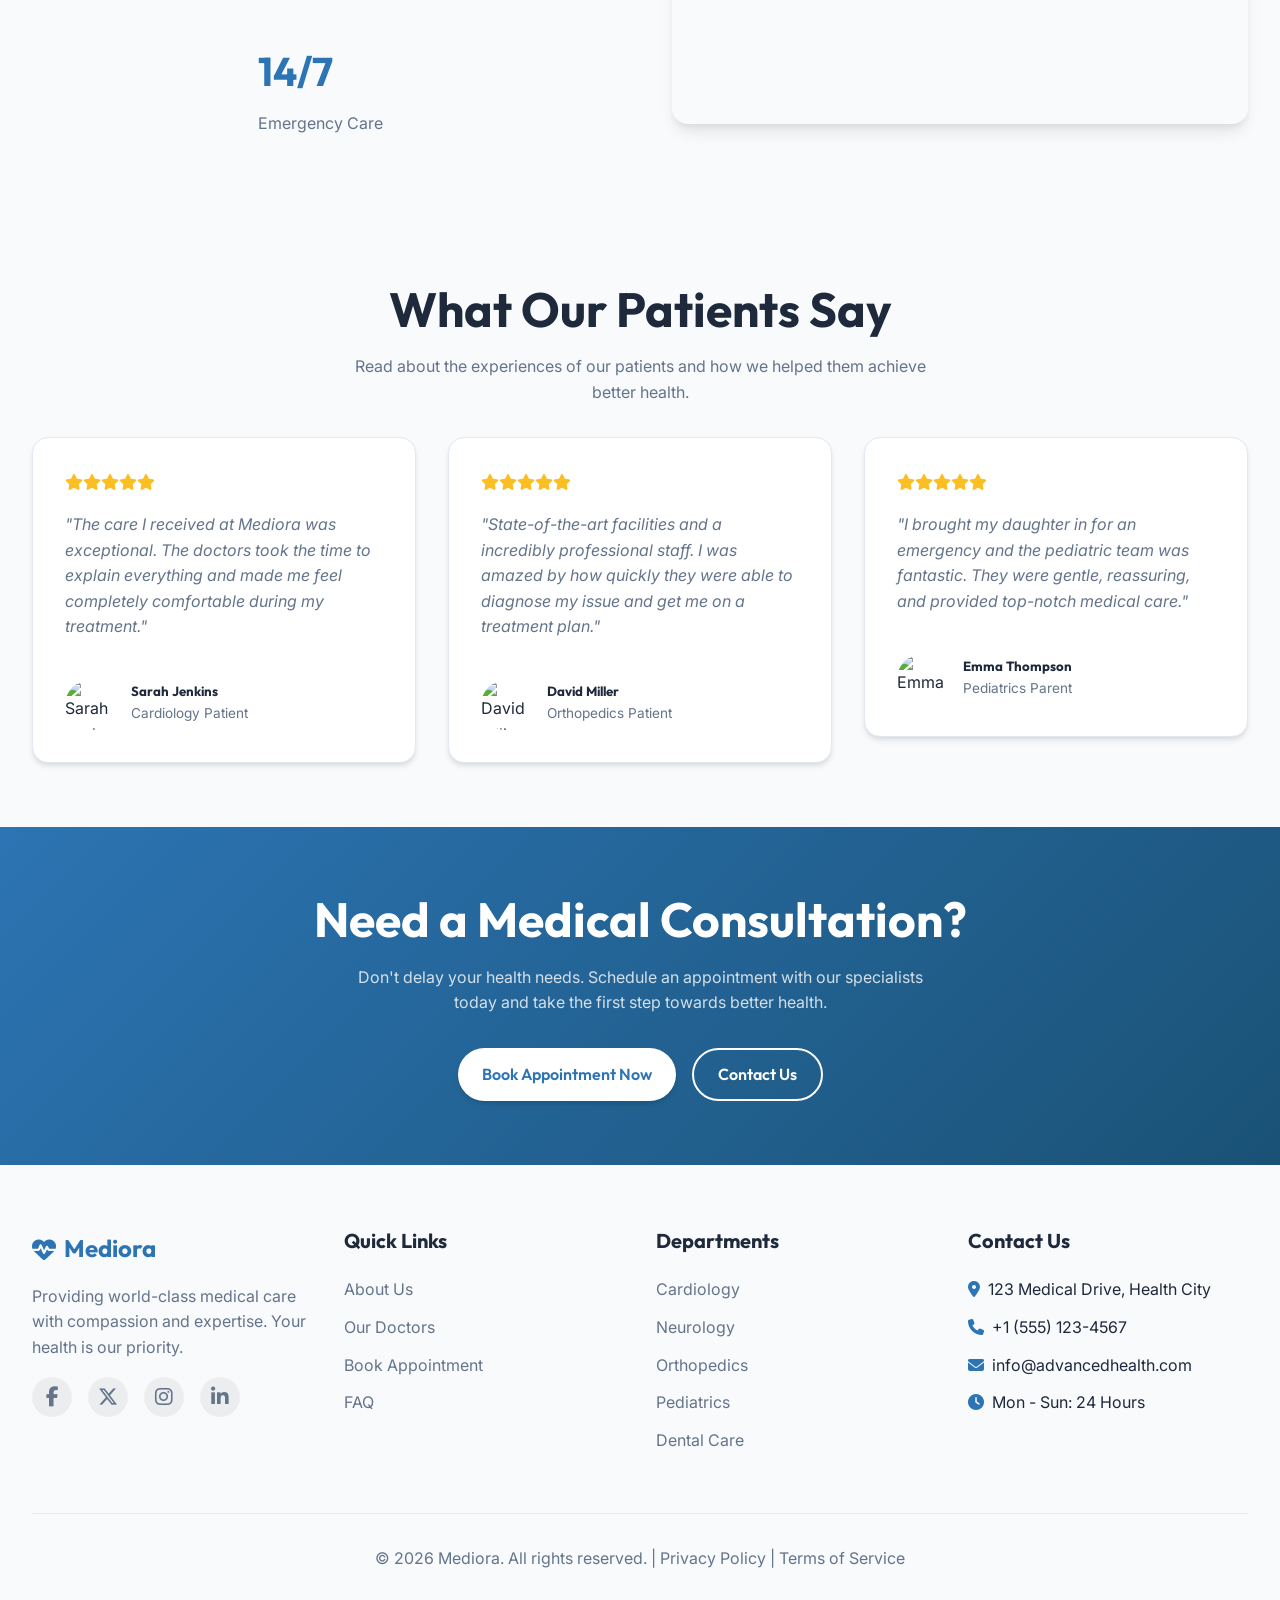
==== commit 78b77f41: "images" ====
--- a/index.html
+++ b/index.html
@@ -64,7 +64,8 @@
                 <li><a href="departments.html" class="nav-link">Departments</a></li>
                 <li><a href="blog.html" class="nav-link">Blog</a></li>
                 <li><a href="contact.html" class="nav-link">Contact</a></li>
-                <li class="mobile-only" style="margin-top: 1rem; width: 100%;"><a href="appointment.html" class="btn btn-primary" style="width: 100%; text-align: center;">Book Appointment</a></li>
+                <li class="mobile-only" style="margin-top: 1rem; width: 100%;"><a href="appointment.html"
+                        class="btn btn-primary" style="width: 100%; text-align: center;">Book Appointment</a></li>
             </nav>
 
             <div class="header-actions">
@@ -191,7 +192,7 @@
                         </div>
                     </div>
                     <div class="card reveal reveal-delay-3 text-center" style="padding: 1rem;">
-                        <img src="https://images.unsplash.com/photo-1594824436951-7f12bc58a086?w=400&q=80"
+                        <img src="https://images.pexels.com/photos/19596247/pexels-photo-19596247.jpeg"
                             alt="Dr. Emily Davis" class="doctor-image">
                         <h3>Dr. Emily Davis</h3>
                         <p class="mb-1" style="color: var(--primary); font-weight: 500;">Pediatrician</p>
@@ -224,7 +225,8 @@
                     <h2>Why Patients Choose Mediora</h2>
                     <p>We are committed to providing exceptional care in a comfortable environment. Our focus is always
                         on your well-being.</p>
-                    <div class="grid mt-2 text-center-mobile" style="grid-template-columns: repeat(auto-fit, minmax(150px, 1fr));">
+                    <div class="grid mt-2 text-center-mobile"
+                        style="grid-template-columns: repeat(auto-fit, minmax(150px, 1fr));">
                         <div>
                             <h3 style="font-size: 2.5rem; color: var(--primary);"><span class="counter"
                                     data-target="15">0</span>+</h3>
@@ -274,7 +276,7 @@
                             The doctors took the time to explain everything and made me feel completely comfortable
                             during my treatment."</p>
                         <div style="display: flex; align-items: center; gap: 1rem; margin-top: 1.5rem;">
-                            <img src="https://images.unsplash.com/photo-1517487881594-2787fef5ebf7?w=100&q=80"
+                            <img src="https://images.unsplash.com/photo-1438761681033-6461ffad8d80?w=100&q=80"
                                 alt="Sarah Jenkins"
                                 style="width: 50px; height: 50px; border-radius: 50%; object-fit: cover;">
                             <div>
@@ -293,7 +295,7 @@
                             professional staff. I was amazed by how quickly they were able to diagnose my issue and get
                             me on a treatment plan."</p>
                         <div style="display: flex; align-items: center; gap: 1rem; margin-top: 1.5rem;">
-                            <img src="https://images.unsplash.com/photo-1533090161767-e6ffed986c88?w=100&q=80"
+                            <img src="https://images.unsplash.com/photo-1500648767791-00dcc994a43e?w=100&q=80"
                                 alt="David Miller"
                                 style="width: 50px; height: 50px; border-radius: 50%; object-fit: cover;">
                             <div>
@@ -312,7 +314,7 @@
                             pediatric team was fantastic. They were gentle, reassuring, and provided top-notch medical
                             care."</p>
                         <div style="display: flex; align-items: center; gap: 1rem; margin-top: 1.5rem;">
-                            <img src="https://images.unsplash.com/photo-1565516086-5381f964a38f?w=100&q=80"
+                            <img src="https://images.unsplash.com/photo-1544005313-94ddf0286df2?w=100&q=80"
                                 alt="Emma Thompson"
                                 style="width: 50px; height: 50px; border-radius: 50%; object-fit: cover;">
                             <div>
@@ -334,8 +336,10 @@
                     needs. Schedule an appointment with our specialists today and take the first step towards better
                     health.</p>
                 <div style="display: flex; gap: 1rem; justify-content: center; flex-wrap: wrap;">
-                    <a href="appointment.html" class="btn btn-primary" style="background: #fff; color: var(--primary);">Book Appointment Now</a>
-                    <a href="contact.html" class="btn btn-outline" style="border-color: #fff; color: #fff;">Contact Us</a>
+                    <a href="appointment.html" class="btn btn-primary"
+                        style="background: #fff; color: var(--primary);">Book Appointment Now</a>
+                    <a href="contact.html" class="btn btn-outline" style="border-color: #fff; color: #fff;">Contact
+                        Us</a>
                 </div>
             </div>
         </section>
--- a/css/layouts.css
+++ b/css/layouts.css
@@ -117,10 +117,19 @@
 .doctor-image {
   width: calc(100% + 2rem);
   max-width: none;
-  height: 300px;
-  object-fit: contain;
+  height: 200px;
+  object-fit: cover;
   border-radius: var(--radius-lg) var(--radius-lg) 0 0;
   margin: -1rem -1rem 1rem;
+}
+
+.doctor-image + h3 {
+  font-size: 1.25rem;
+  margin-bottom: 0.25rem;
+}
+
+.doctor-image ~ p {
+  font-size: 0.875rem;
 }
 .social-links {
   display: flex;
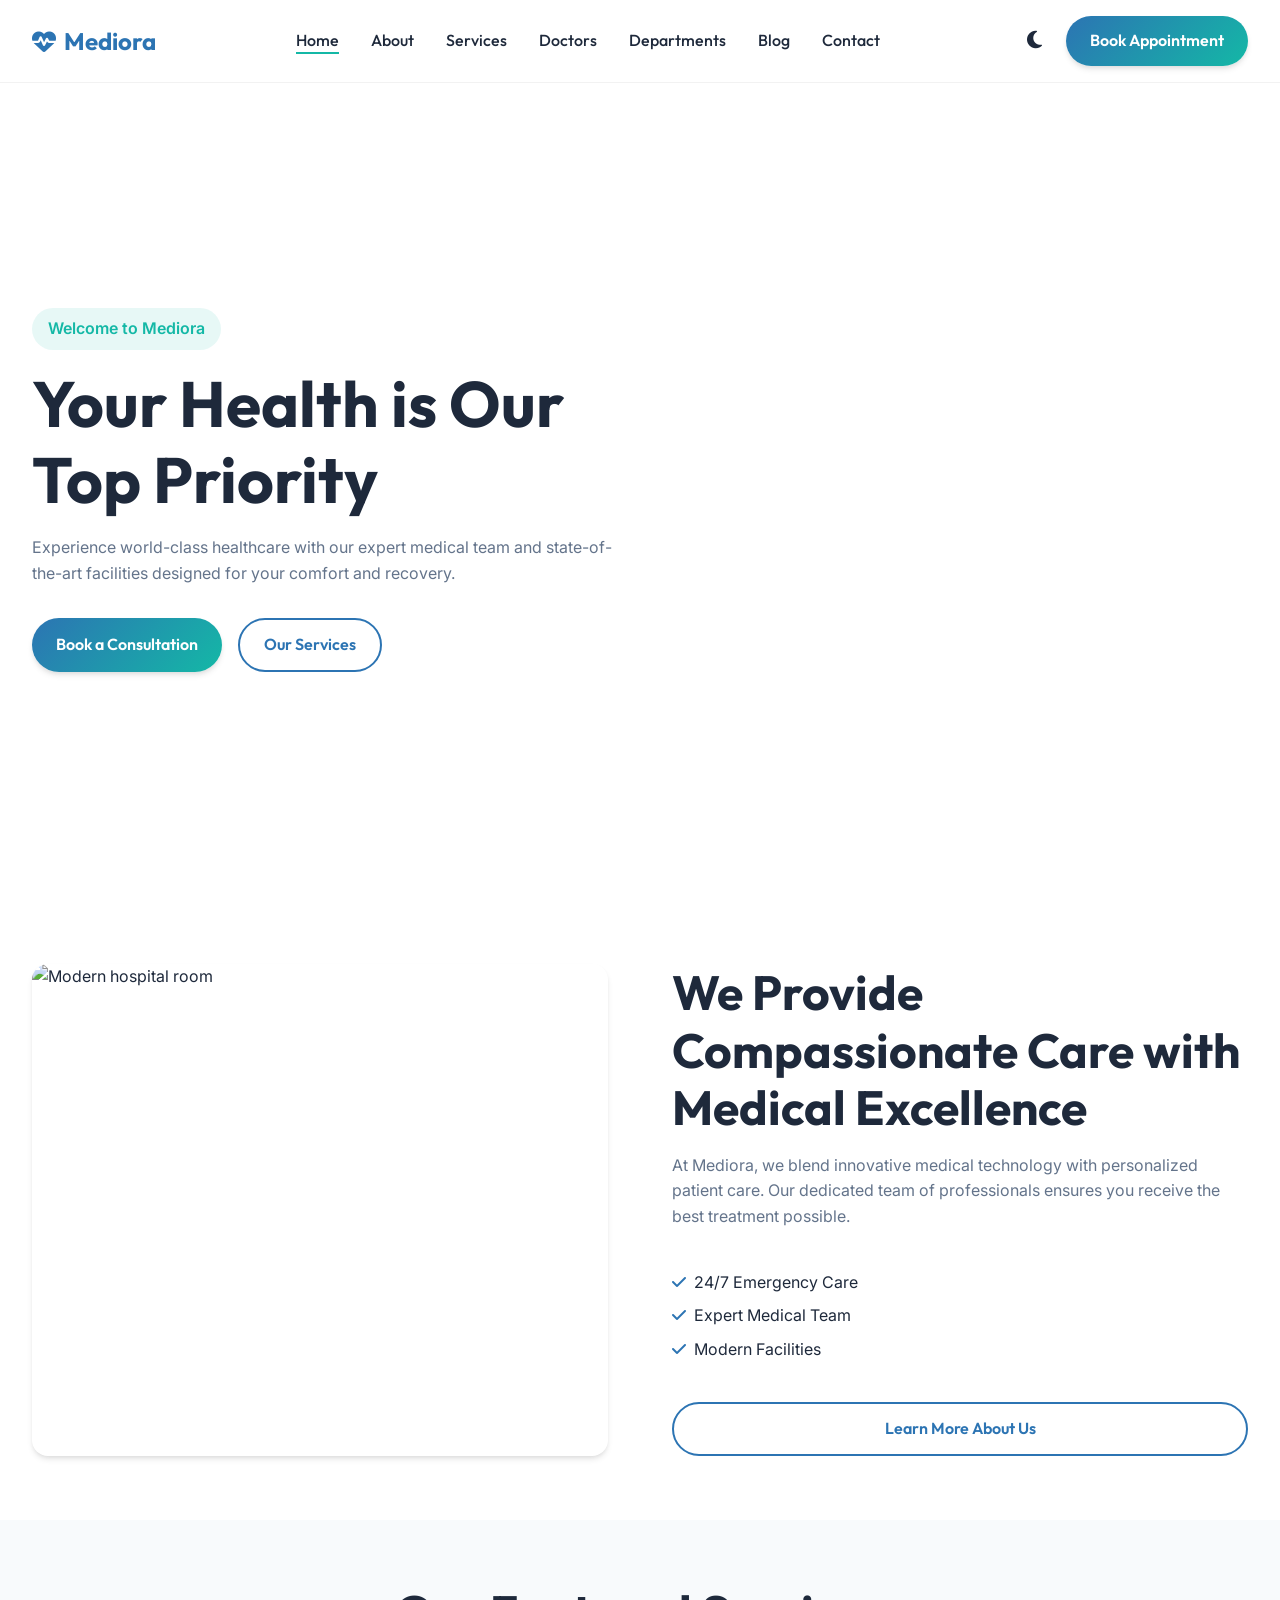
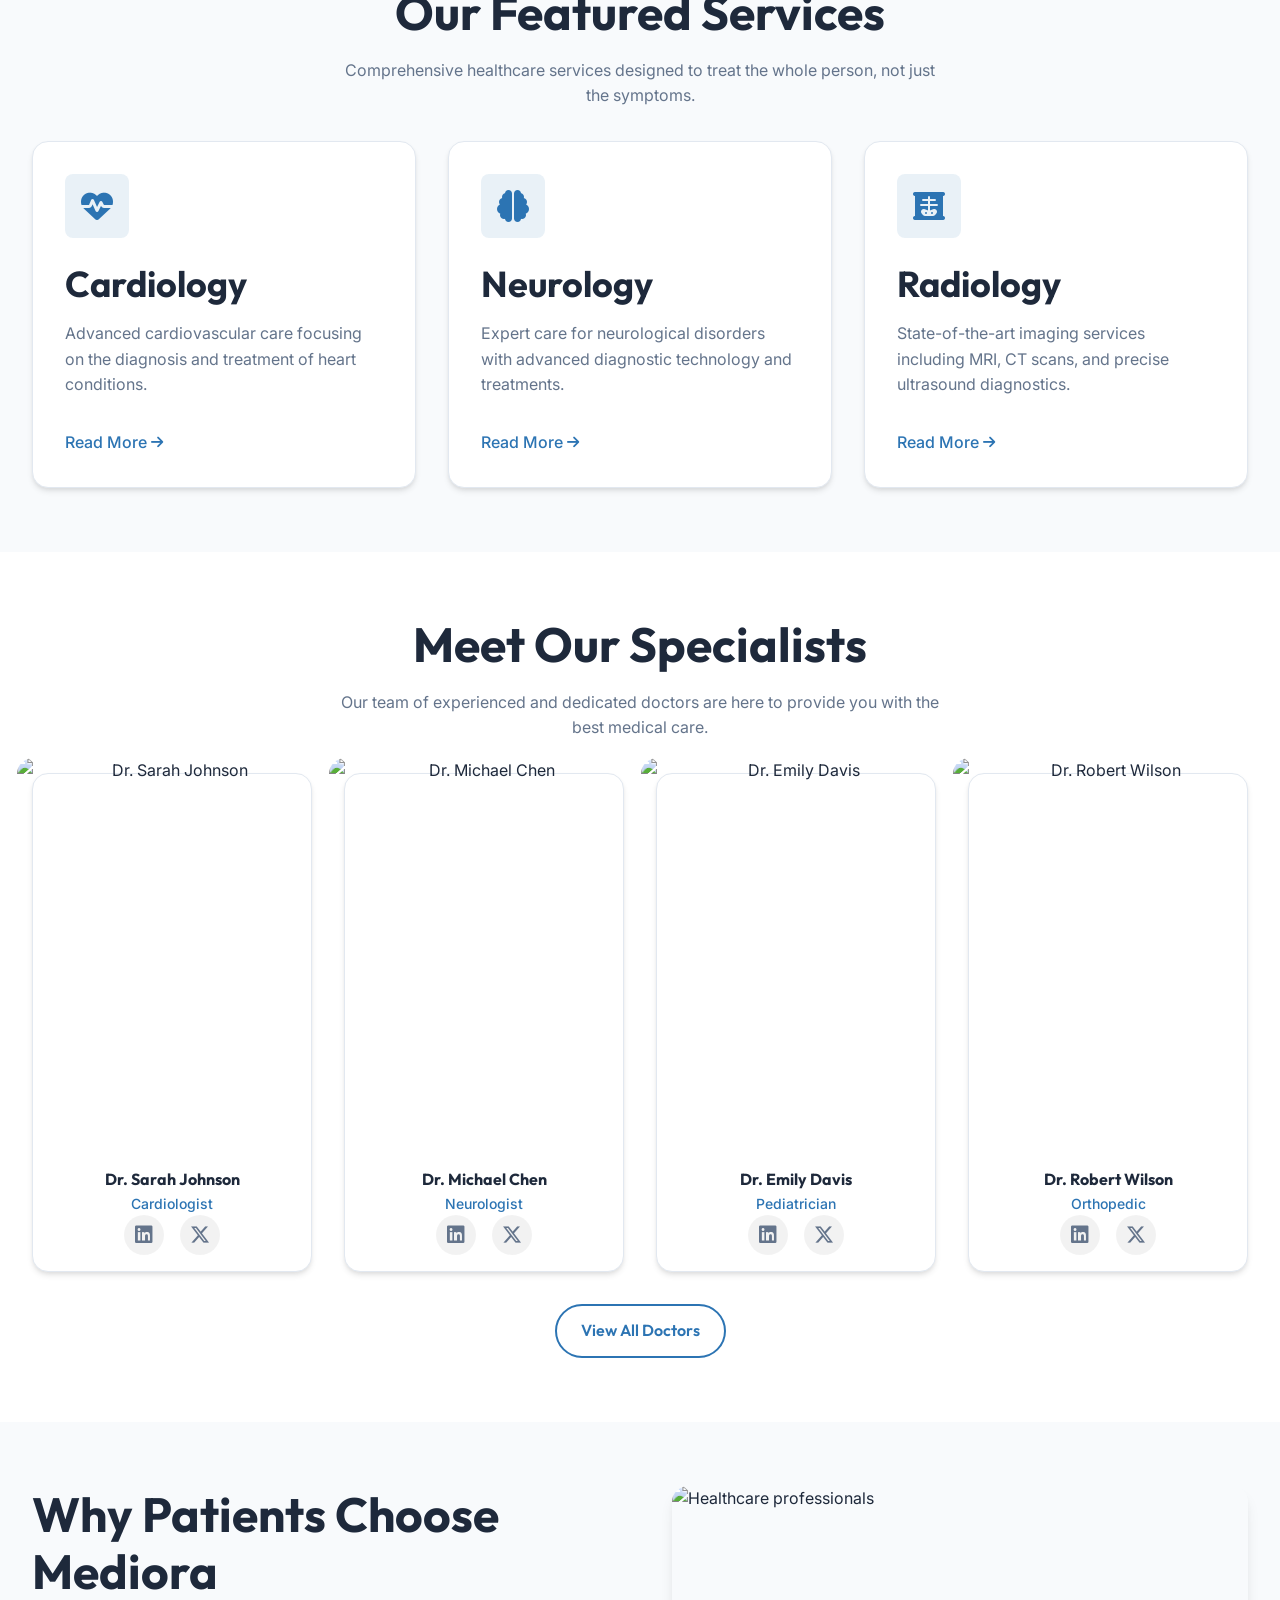
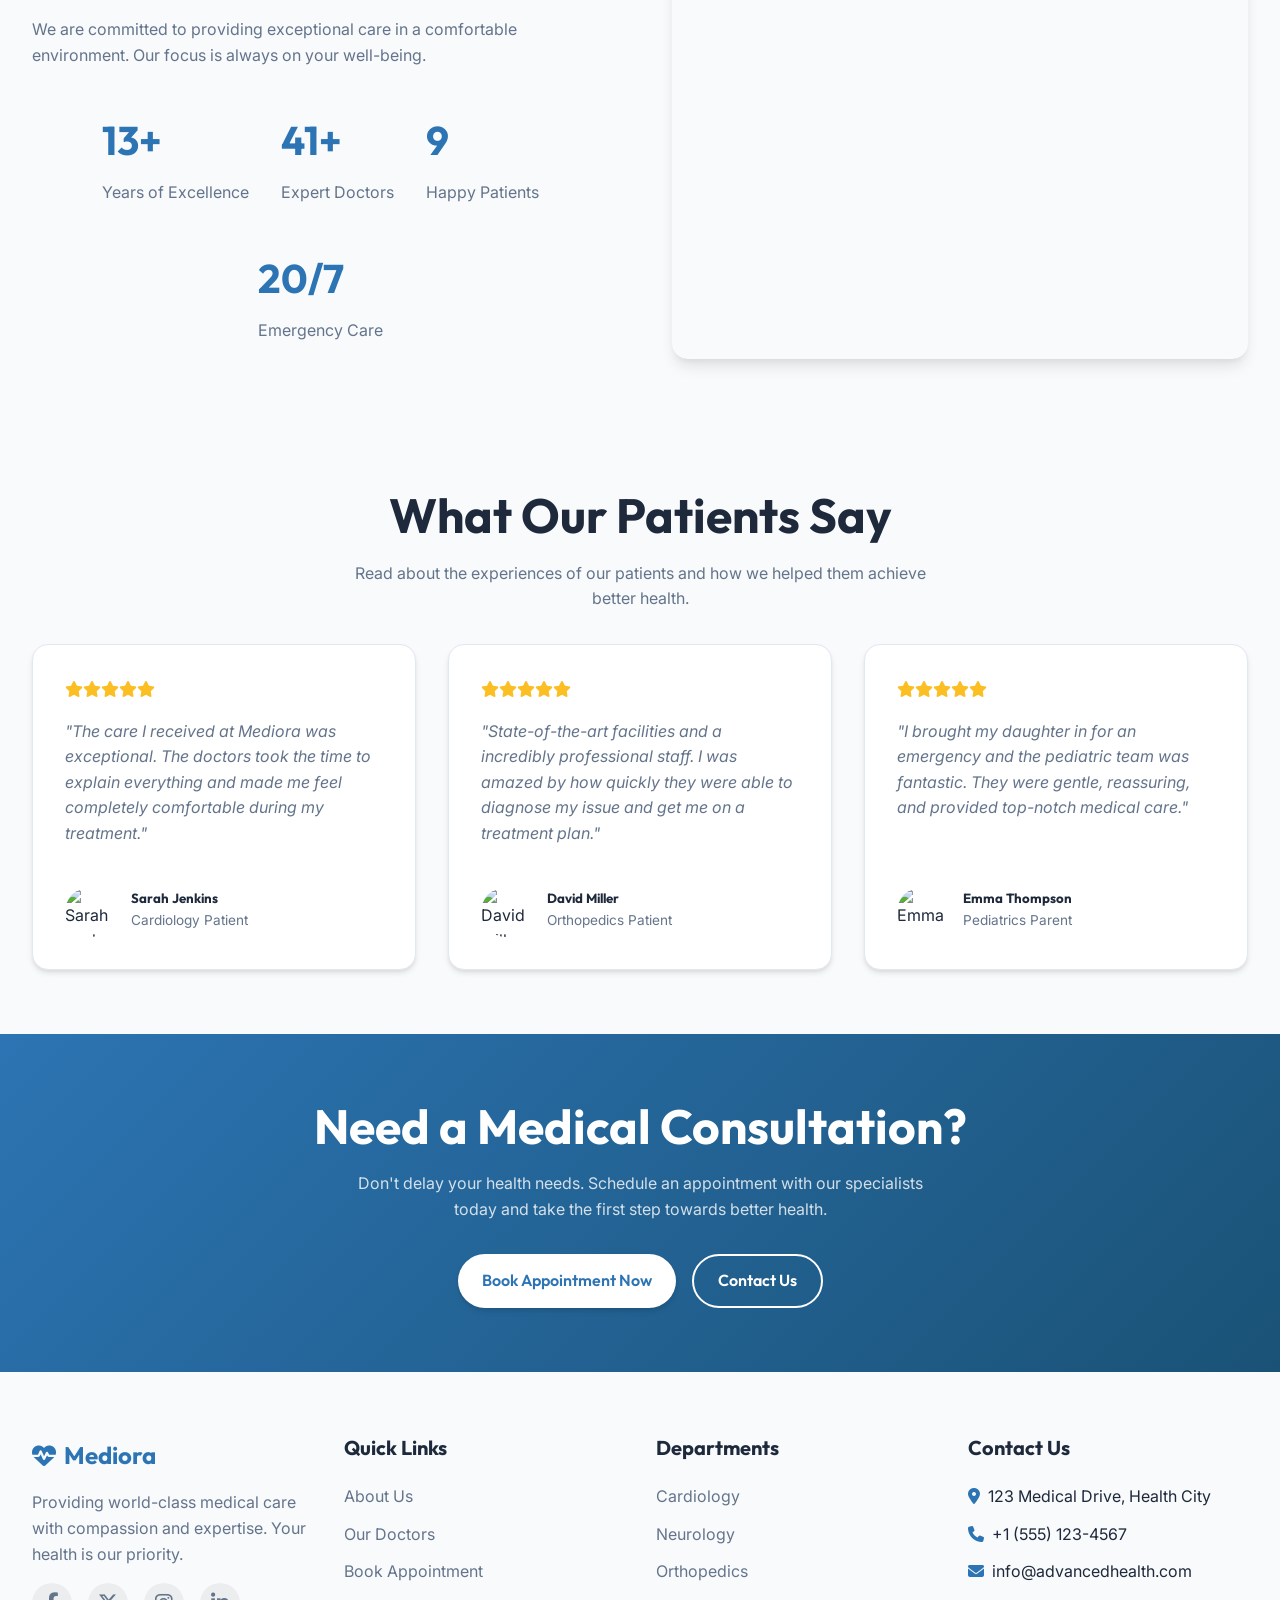
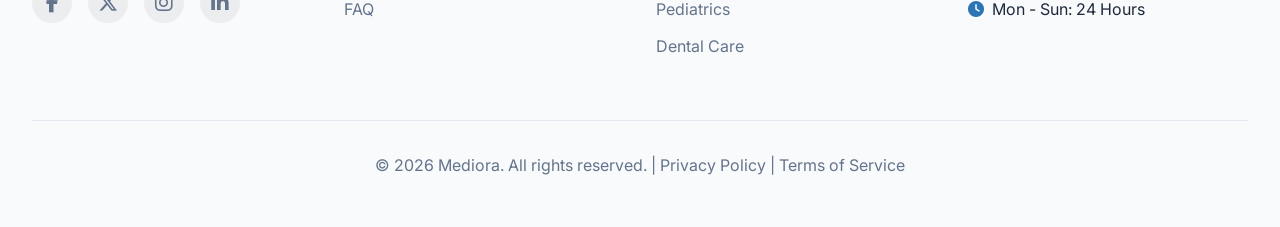
==== commit 8fa24d5a: "changes" ====
--- a/index.html
+++ b/index.html
@@ -99,12 +99,8 @@
         <section class="section">
             <div class="container split-layout">
                 <div class="split-image reveal-left">
-                    <div class="image-grid">
-
-                        <img src="https://images.unsplash.com/photo-1622253692010-333f2da6031d?w=400&q=80"
-                            alt="Modern hospital room">
-
-                    </div>
+                    <img src="https://images.pexels.com/photos/6129676/pexels-photo-6129676.jpeg"
+                        alt="Modern hospital room" class="intro-image">
                 </div>
                 <div class="split-content reveal-right">
                     <h2>We Provide Compassionate Care with Medical Excellence</h2>
--- a/css/global.css
+++ b/css/global.css
@@ -151,8 +151,38 @@
     display: flex;
     flex-direction: column;
 }
+.featured-post-image {
+    width: 100%;
+    height: 250px;
+    object-fit: cover;
+}
+.featured-post-content {
+    padding: 2rem;
+}
+
 @media (min-width: 768px) {
     .featured-post-card {
-        flex-direction: row;
+        display: flex !important;
+        flex-direction: row !important;
+        flex-wrap: nowrap !important;
+        align-items: stretch;
+        gap: 0;
+        max-width: 950px;
+        margin: 0 auto;
+    }
+    .featured-post-image {
+        width: 40%;
+        height: auto;
+        min-height: 100%;
+    }
+    .featured-post-content {
+        width: 60%;
+        padding: 2.5rem;
+        display: flex;
+        flex-direction: column;
+        justify-content: center;
+    }
+    .featured-post-content h2 {
+        font-size: clamp(1.75rem, 3vw, 2.25rem);
     }
 }
--- a/css/components.css
+++ b/css/components.css
@@ -150,7 +150,6 @@
   border: 1px solid var(--border-color);
   display: flex;
   flex-direction: column;
-  height: 100%;
 }
 .card:hover {
   transform: translateY(-5px);
--- a/css/layouts.css
+++ b/css/layouts.css
@@ -61,16 +61,28 @@
 /* Feature/About Sections */
 .split-layout {
   display: flex;
-  align-items: center;
+  align-items: stretch;
   gap: 4rem;
+}
+.split-content {
+  display: flex;
+  flex-direction: column;
+  justify-content: center;
 }
 .split-content, .split-image {
   flex: 1;
 }
+.split-image {
+  display: flex;
+}
 .split-image > img {
   width: 100%;
-  height: 400px;
-  object-fit: cover;
+  height: 100%;
+  max-height: 600px;
+  object-fit: cover;
+  object-position: center;
+  border-radius: var(--radius-lg);
+  box-shadow: var(--shadow-md);
 }
 .image-grid {
   display: grid;
@@ -88,9 +100,14 @@
   grid-row: span 2;
 }
 
-@media (max-width: 767px) {
+@media (max-width: 1024px) {
   .split-layout {
     flex-direction: column;
+    gap: 2rem;
+  }
+  .split-image > img {
+    height: auto;
+    aspect-ratio: 4/3;
   }
 }
 
@@ -113,19 +130,48 @@
   color: #fff;
 }
 
+/* Service Card Image Specifics */
+.service-image {
+  width: calc(100% + 4rem);
+  max-width: none;
+  height: 250px;
+  object-fit: cover;
+  border-radius: var(--radius-lg) var(--radius-lg) 0 0;
+  margin: -2rem -2rem 1.5rem;
+}
+
+.service-image + h3 {
+  font-size: 1.25rem;
+  margin-bottom: 0.25rem;
+}
+
+@media (min-width: 1024px) {
+  .service-image + h3 {
+    font-size: 1.1rem;
+  }
+}
+
 /* Doctor Card Specifics */
 .doctor-image {
-  width: calc(100% + 2rem);
+  width: calc(100% + 4rem);
   max-width: none;
-  height: 200px;
-  object-fit: cover;
+  aspect-ratio: 4/5;
+  height: auto;
+  object-fit: cover;
+  object-position: top;
   border-radius: var(--radius-lg) var(--radius-lg) 0 0;
-  margin: -1rem -1rem 1rem;
+  margin: -2rem -2rem 1.5rem;
 }
 
 .doctor-image + h3 {
   font-size: 1.25rem;
   margin-bottom: 0.25rem;
+}
+
+@media (min-width: 1024px) {
+  .doctor-image + h3 {
+    font-size: 1rem;
+  }
 }
 
 .doctor-image ~ p {
@@ -191,3 +237,31 @@
 .breadcrumb a {
   color: #fff;
 }
+
+ / *   P r o c e s s   G r i d   C o n n e c t i n g   L i n e s   * / 
+ . p r o c e s s - g r i d   . p r o c e s s - s t e p   { 
+     p o s i t i o n :   r e l a t i v e ; 
+     z - i n d e x :   2 ; 
+ } 
+ . p r o c e s s - g r i d   . p r o c e s s - s t e p : n o t ( : l a s t - c h i l d ) : : a f t e r   { 
+     c o n t e n t :   ' ' ; 
+     p o s i t i o n :   a b s o l u t e ; 
+     t o p :   4 0 p x ; 
+     l e f t :   5 0 % ; 
+     w i d t h :   c a l c ( 1 0 0 %   +   v a r ( - - s p a c e - m d ) ) ; 
+     h e i g h t :   2 p x ; 
+     b a c k g r o u n d :   v a r ( - - b o r d e r - c o l o r ) ; 
+     z - i n d e x :   - 1 ; 
+ } 
+ @ m e d i a   ( m a x - w i d t h :   1 0 2 4 p x )   { 
+     . p r o c e s s - g r i d   . p r o c e s s - s t e p : n t h - c h i l d ( e v e n ) : : a f t e r   { 
+         d i s p l a y :   n o n e ; 
+     } 
+ } 
+ @ m e d i a   ( m a x - w i d t h :   7 6 7 p x )   { 
+     . p r o c e s s - g r i d   . p r o c e s s - s t e p : : a f t e r   { 
+         d i s p l a y :   n o n e ; 
+     } 
+ } + 
+ 
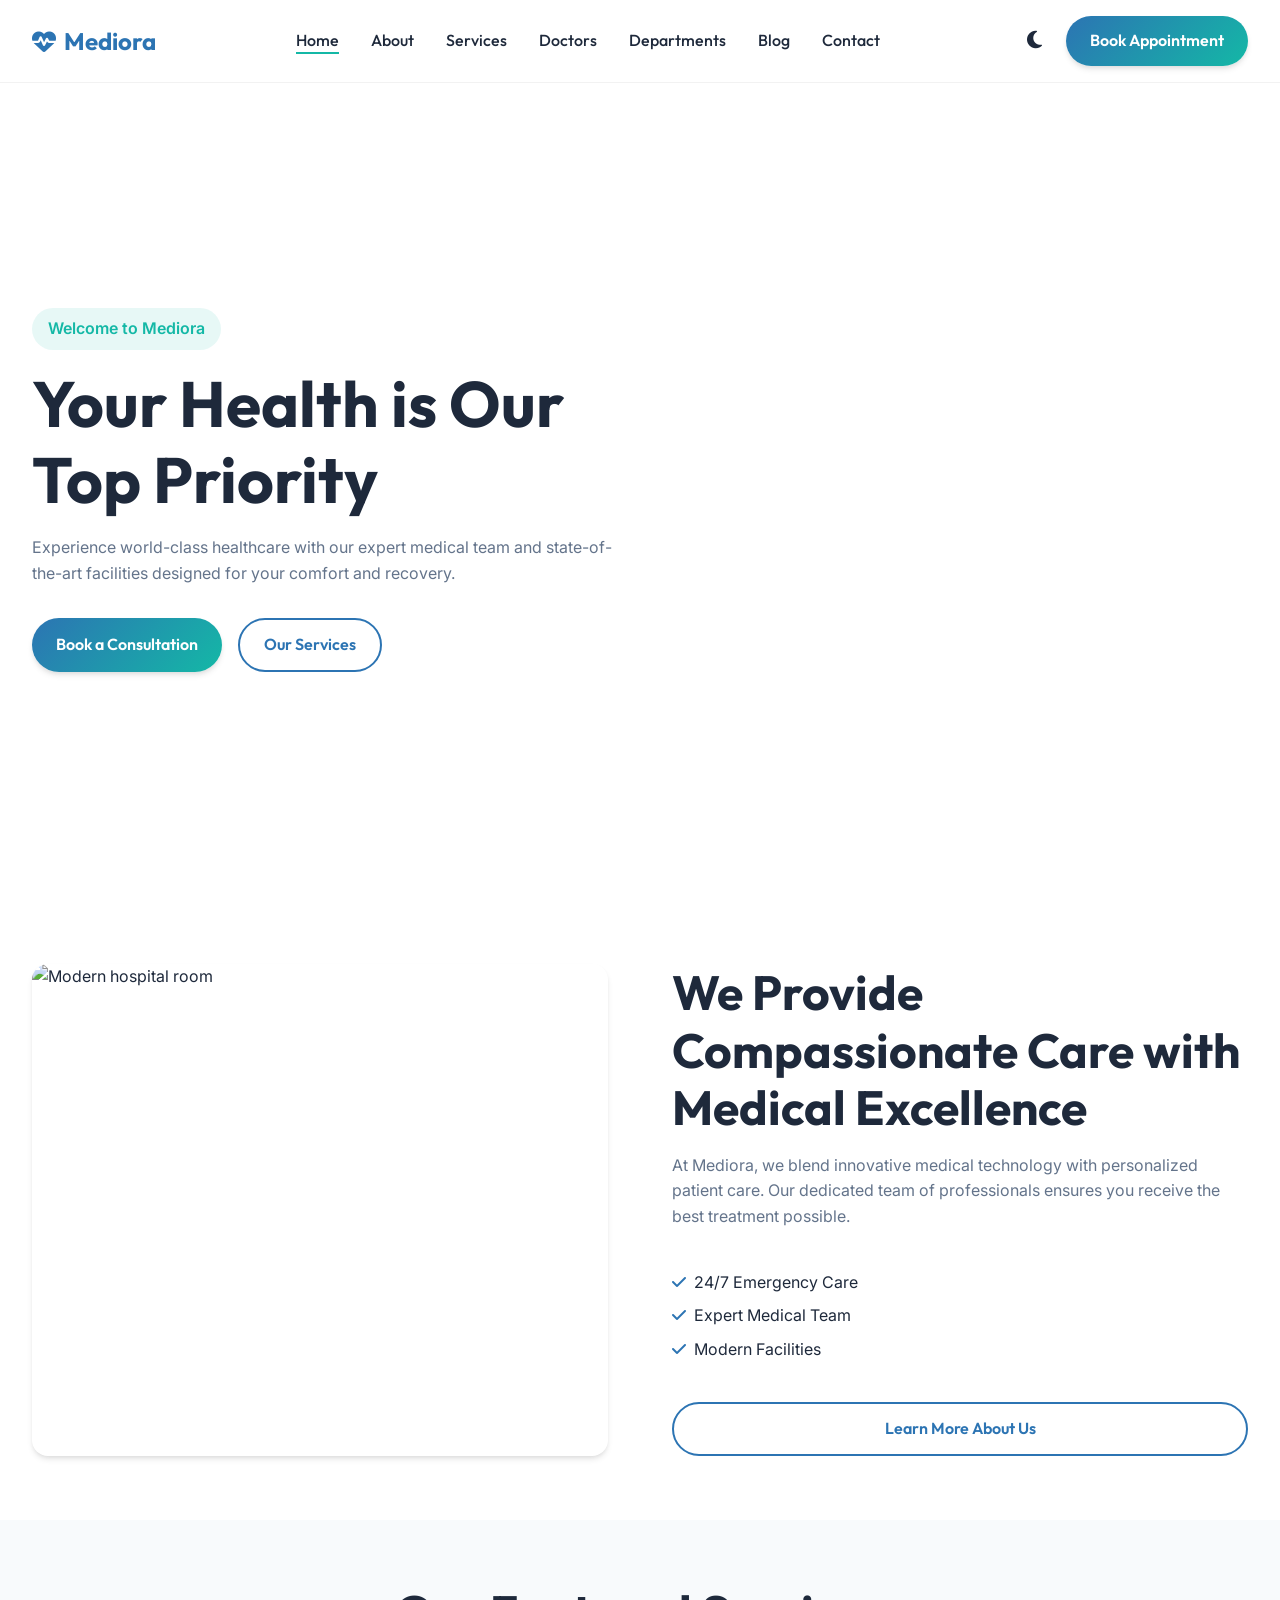
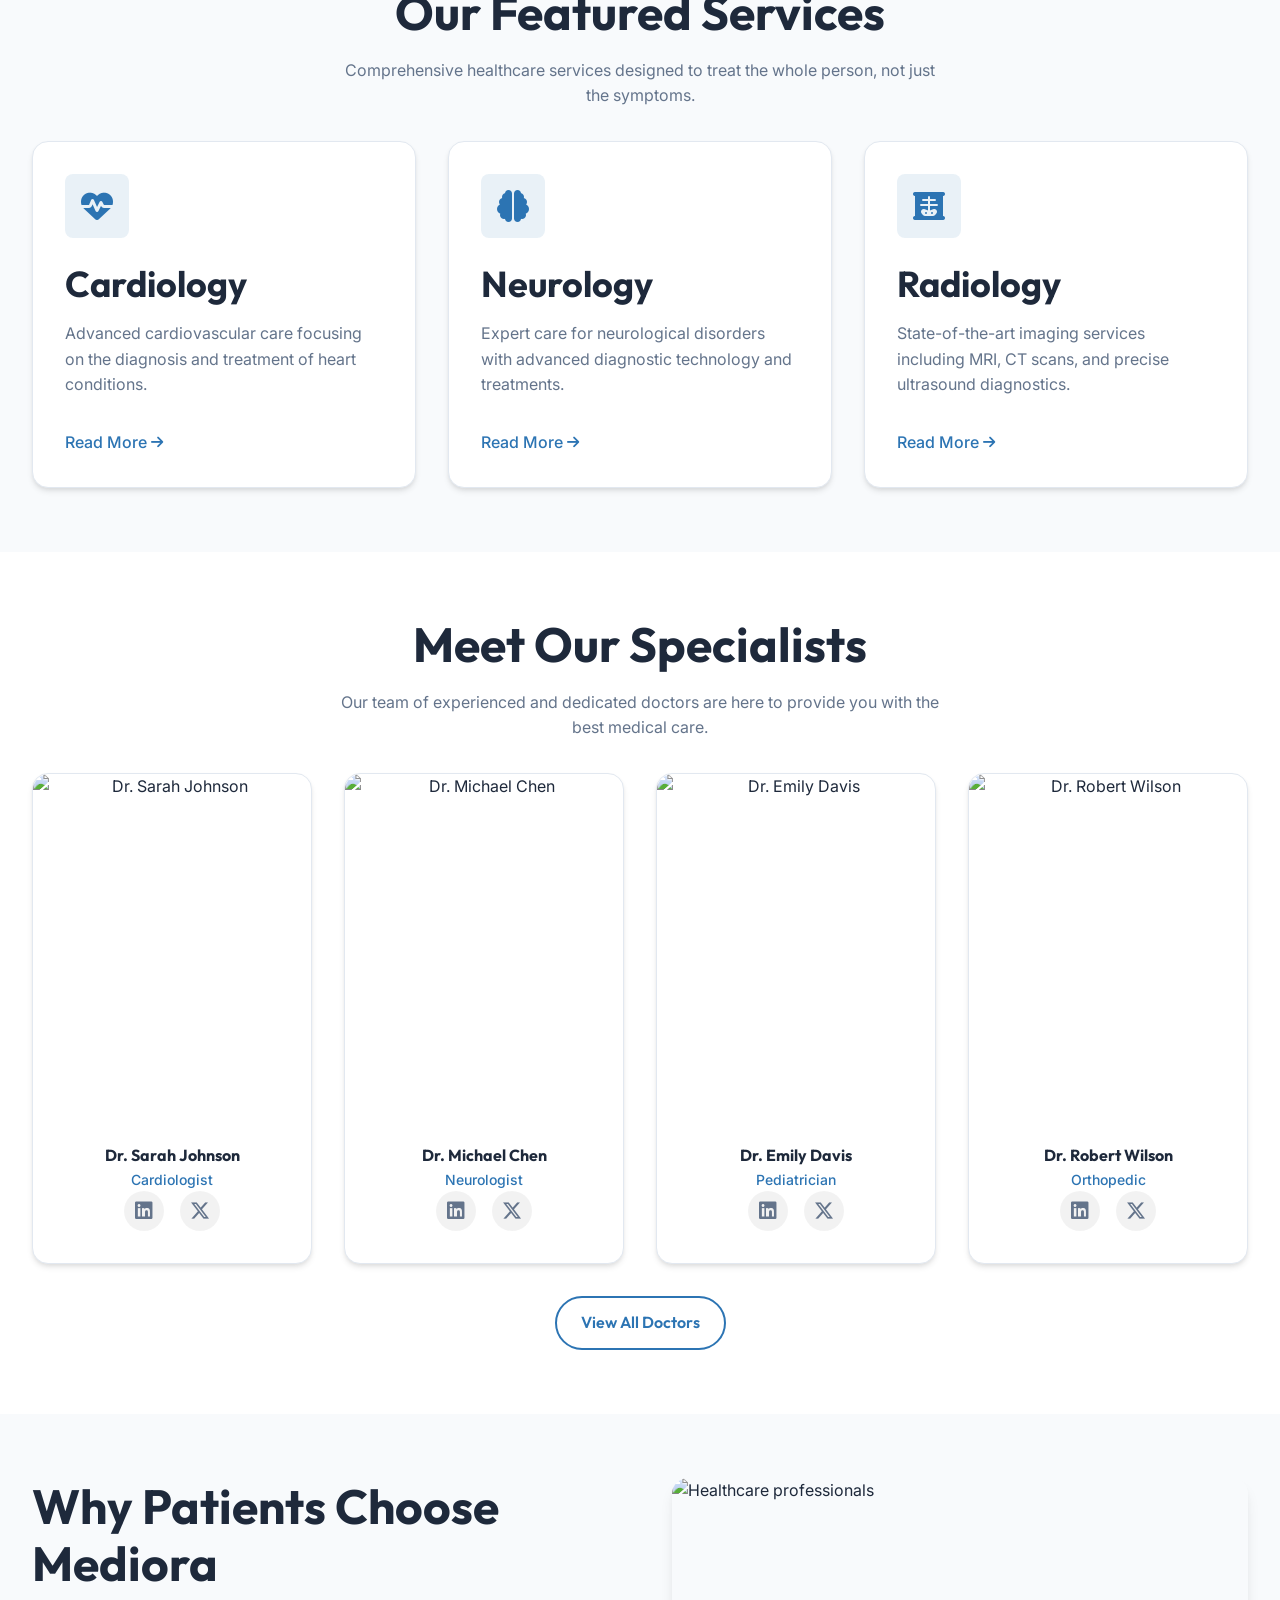
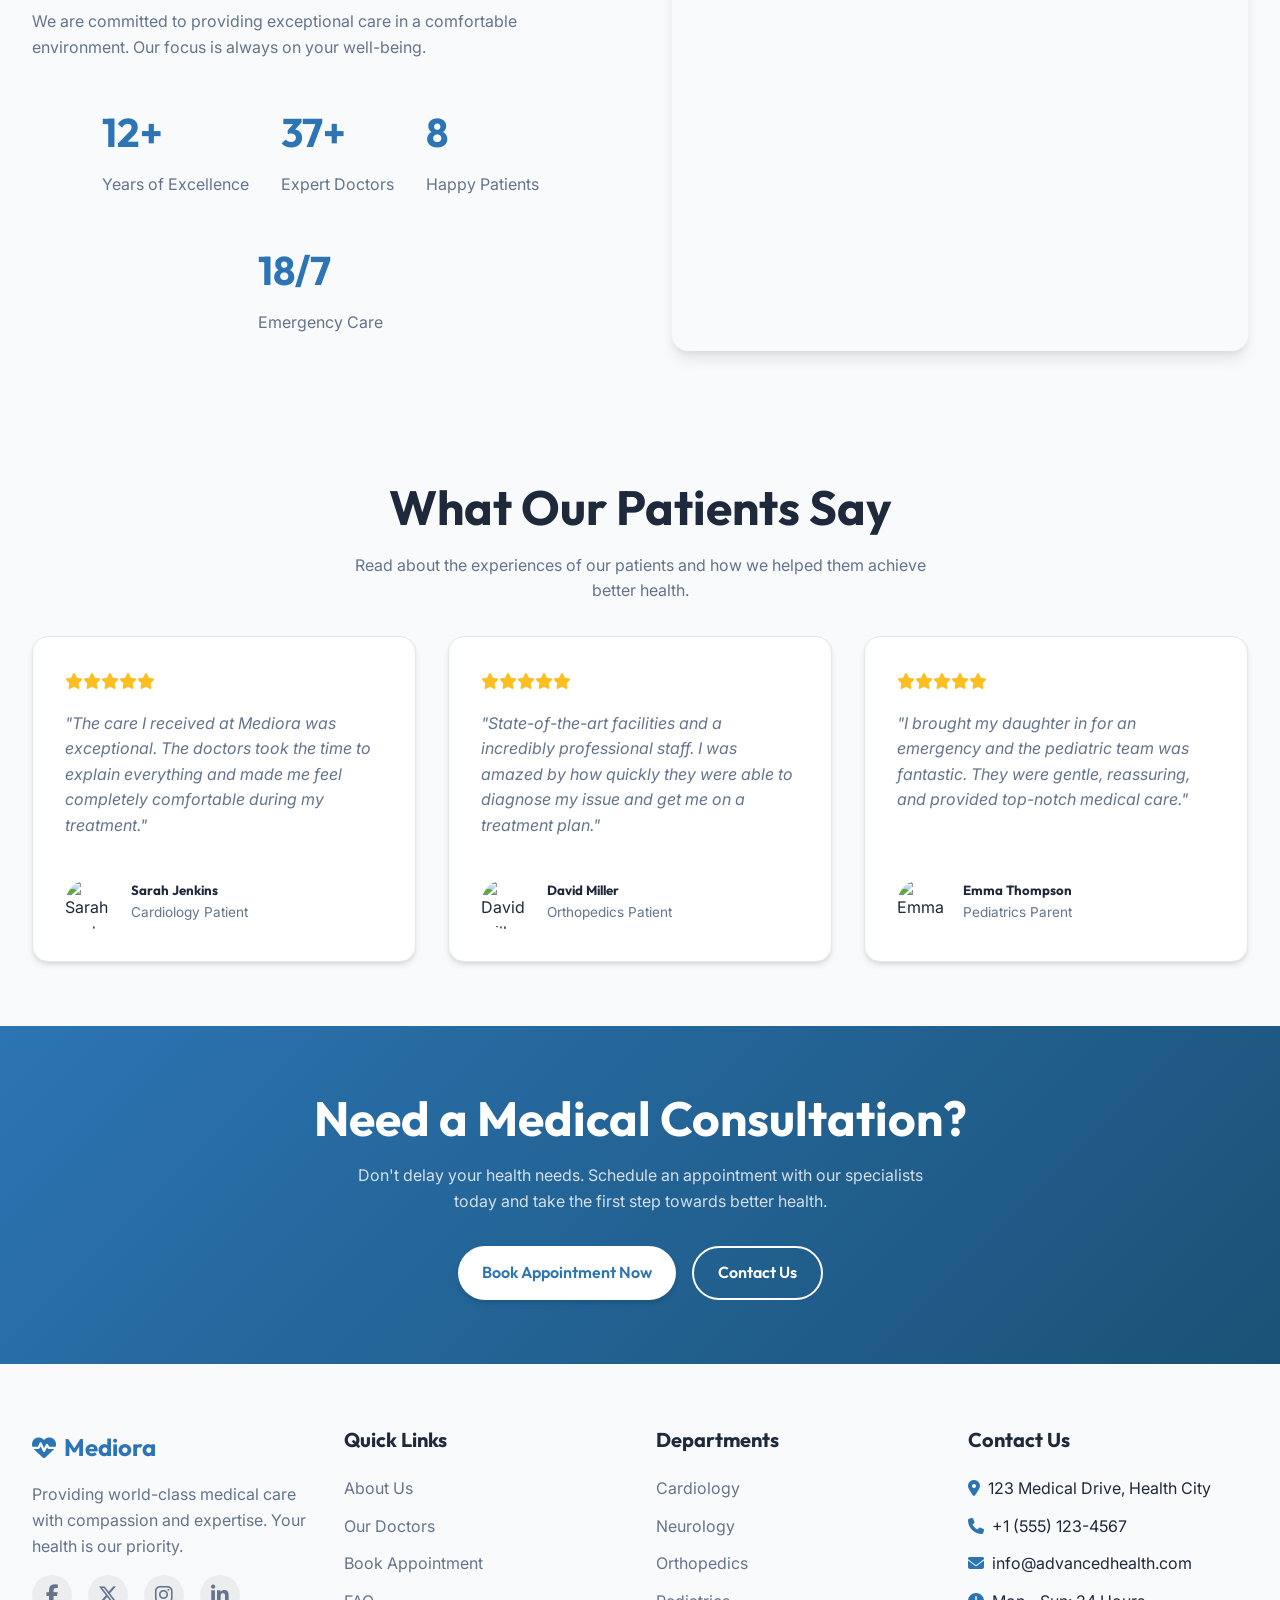
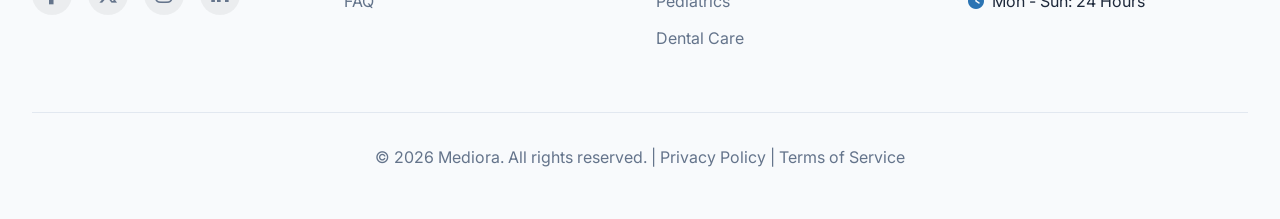
==== commit db287a48: "doctor" ====
--- a/index.html
+++ b/index.html
@@ -167,7 +167,7 @@
                         to provide you with the best medical care.</p>
                 </div>
                 <div class="grid grid-4 mt-2">
-                    <div class="card reveal reveal-delay-1 text-center" style="padding: 1rem;">
+                    <div class="card reveal reveal-delay-1 text-center">
                         <img src="https://images.unsplash.com/photo-1559839734-2b71ea197ec2?w=400&q=80"
                             alt="Dr. Sarah Johnson" class="doctor-image">
                         <h3>Dr. Sarah Johnson</h3>
@@ -177,7 +177,7 @@
                             <a href="#"><i class="fa-brands fa-x-twitter"></i></a>
                         </div>
                     </div>
-                    <div class="card reveal reveal-delay-2 text-center" style="padding: 1rem;">
+                    <div class="card reveal reveal-delay-2 text-center">
                         <img src="https://images.unsplash.com/photo-1612349317150-e413f6a5b16d?w=400&q=80"
                             alt="Dr. Michael Chen" class="doctor-image">
                         <h3>Dr. Michael Chen</h3>
@@ -187,7 +187,7 @@
                             <a href="#"><i class="fa-brands fa-x-twitter"></i></a>
                         </div>
                     </div>
-                    <div class="card reveal reveal-delay-3 text-center" style="padding: 1rem;">
+                    <div class="card reveal reveal-delay-3 text-center">
                         <img src="https://images.pexels.com/photos/19596247/pexels-photo-19596247.jpeg"
                             alt="Dr. Emily Davis" class="doctor-image">
                         <h3>Dr. Emily Davis</h3>
@@ -197,7 +197,7 @@
                             <a href="#"><i class="fa-brands fa-x-twitter"></i></a>
                         </div>
                     </div>
-                    <div class="card reveal reveal-delay-1 text-center" style="padding: 1rem;">
+                    <div class="card reveal reveal-delay-1 text-center">
                         <img src="https://images.unsplash.com/photo-1537368910025-700350fe46c7?w=400&q=80"
                             alt="Dr. Robert Wilson" class="doctor-image">
                         <h3>Dr. Robert Wilson</h3>
--- a/css/components.css
+++ b/css/components.css
@@ -51,6 +51,22 @@
 .header.scrolled {
   box-shadow: var(--shadow-sm);
   padding: 0.5rem 0;
+}
+.glass-panel {
+  background: rgba(255, 255, 255, 0.05);
+  backdrop-filter: blur(10px);
+  -webkit-backdrop-filter: blur(10px);
+  border: 1px solid rgba(255, 255, 255, 0.1);
+  border-radius: var(--radius-lg);
+}
+
+/* Doctor Image */
+.doctor-image {
+  width: 100%;
+  aspect-ratio: 4 / 5;
+  object-fit: cover;
+  border-radius: var(--radius-md);
+  margin-bottom: 1rem;
 }
 .header-container {
   display: flex;
--- a/css/layouts.css
+++ b/css/layouts.css
@@ -1,4 +1,4 @@
-/* Grids */
+﻿/* Grids */
 .grid {
   display: flex;
   flex-wrap: wrap;
@@ -111,6 +111,25 @@
   }
 }
 
+/* Specializations Grid */
+.specs-grid {
+  display: grid;
+  grid-template-columns: repeat(auto-fit, minmax(250px, 1fr));
+  gap: 1.5rem;
+}
+
+@media (max-width: 1024px) {
+  .specs-grid {
+    grid-template-columns: repeat(2, 1fr);
+  }
+}
+
+@media (max-width: 576px) {
+  .specs-grid {
+    grid-template-columns: 1fr;
+  }
+}
+
 /* Service Cards */
 .service-icon {
   width: 64px;
@@ -238,30 +257,29 @@
   color: #fff;
 }
 
- / *   P r o c e s s   G r i d   C o n n e c t i n g   L i n e s   * / 
- . p r o c e s s - g r i d   . p r o c e s s - s t e p   { 
-     p o s i t i o n :   r e l a t i v e ; 
-     z - i n d e x :   2 ; 
- } 
- . p r o c e s s - g r i d   . p r o c e s s - s t e p : n o t ( : l a s t - c h i l d ) : : a f t e r   { 
-     c o n t e n t :   ' ' ; 
-     p o s i t i o n :   a b s o l u t e ; 
-     t o p :   4 0 p x ; 
-     l e f t :   5 0 % ; 
-     w i d t h :   c a l c ( 1 0 0 %   +   v a r ( - - s p a c e - m d ) ) ; 
-     h e i g h t :   2 p x ; 
-     b a c k g r o u n d :   v a r ( - - b o r d e r - c o l o r ) ; 
-     z - i n d e x :   - 1 ; 
- } 
- @ m e d i a   ( m a x - w i d t h :   1 0 2 4 p x )   { 
-     . p r o c e s s - g r i d   . p r o c e s s - s t e p : n t h - c h i l d ( e v e n ) : : a f t e r   { 
-         d i s p l a y :   n o n e ; 
-     } 
- } 
- @ m e d i a   ( m a x - w i d t h :   7 6 7 p x )   { 
-     . p r o c e s s - g r i d   . p r o c e s s - s t e p : : a f t e r   { 
-         d i s p l a y :   n o n e ; 
-     } 
- } - 
- +
+/* Process Grid Connecting Lines */
+.process-grid .process-step {
+    position: relative;
+    z-index: 2;
+}
+.process-grid .process-step:not(:last-child)::after {
+    content: '';
+    position: absolute;
+    top: 40px;
+    left: 50%;
+    width: calc(100% + var(--space-md));
+    height: 2px;
+    background: var(--border-color);
+    z-index: -1;
+}
+@media (max-width: 1024px) {
+    .process-grid .process-step:nth-child(even)::after {
+        display: none;
+    }
+}
+@media (max-width: 767px) {
+    .process-grid .process-step::after {
+        display: none;
+    }
+}
